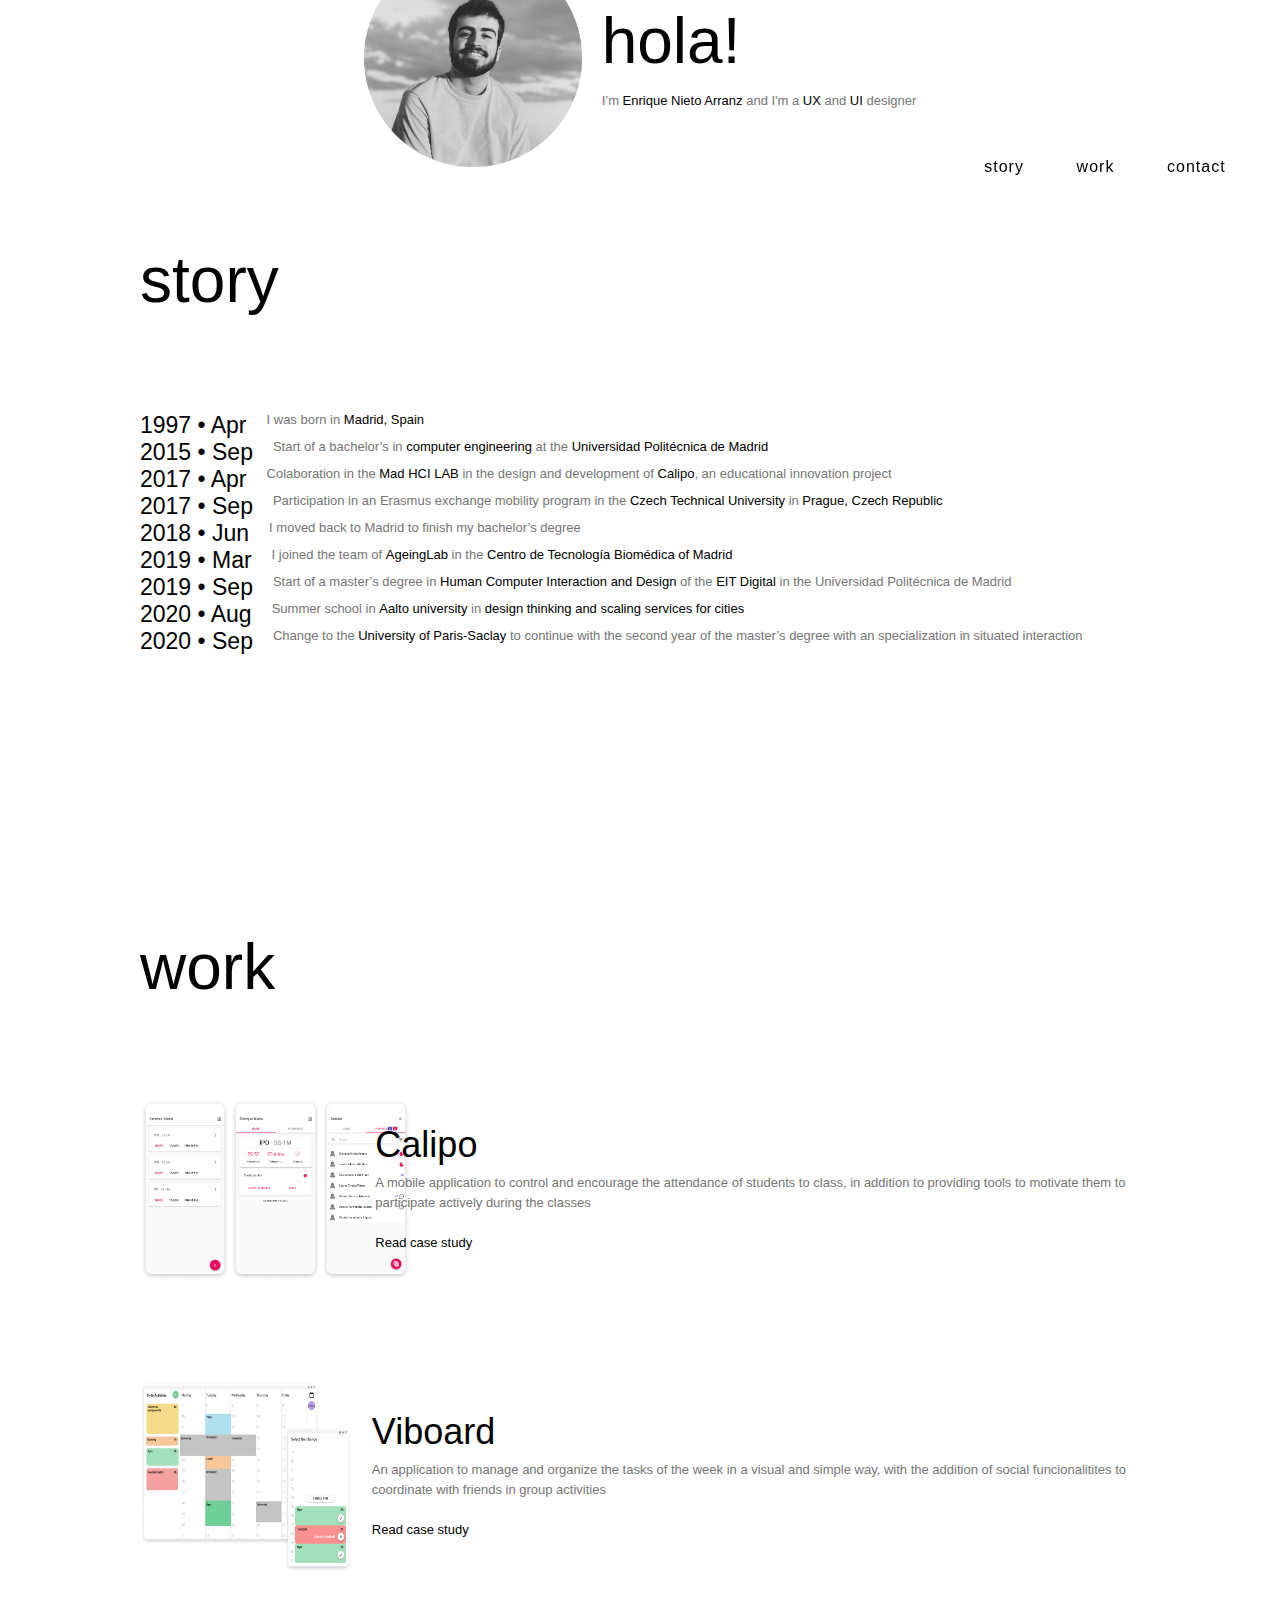
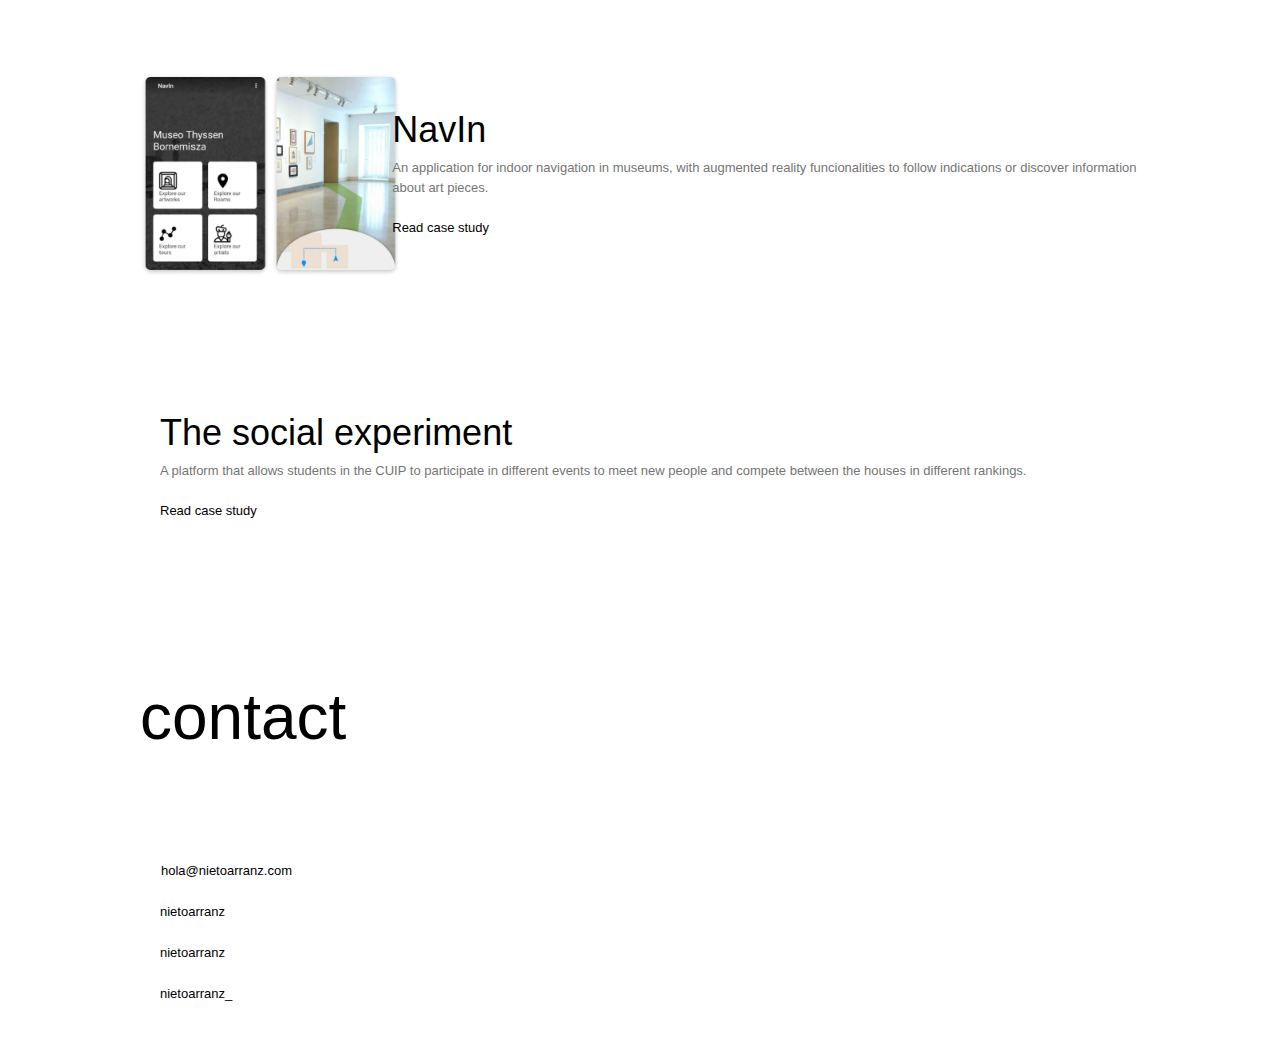
==== index.html @ a5b4d2bf "final version 1" ====
<!DOCTYPE html><!--  This site was created in Webflow. http://www.webflow.com  -->
<!--  Last Published: Thu Nov 26 2020 11:37:29 GMT+0000 (Coordinated Universal Time)  -->
<html data-wf-page="5fb252a5edd5310efe8963c6" data-wf-site="5fb252a5edd531df2e8963c5">
<head>
  <meta charset="utf-8">
  <title>NietoArranz</title>
  <meta content="width=device-width, initial-scale=1" name="viewport">
  <meta content="Webflow" name="generator">
  <link href="css/normalize.css" rel="stylesheet" type="text/css">
  <link href="css/webflow.css" rel="stylesheet" type="text/css">
  <link href="css/nietoarranz.webflow.css" rel="stylesheet" type="text/css">
  <script src="https://ajax.googleapis.com/ajax/libs/webfont/1.6.26/webfont.js" type="text/javascript"></script>
  <script type="text/javascript">WebFont.load({  google: {    families: ["Abel:regular","Roboto Mono:100,200,300,regular,500,600,700"]  }});</script>
  <!-- [if lt IE 9]><script src="https://cdnjs.cloudflare.com/ajax/libs/html5shiv/3.7.3/html5shiv.min.js" type="text/javascript"></script><![endif] -->
  <script type="text/javascript">!function(o,c){var n=c.documentElement,t=" w-mod-";n.className+=t+"js",("ontouchstart"in o||o.DocumentTouch&&c instanceof DocumentTouch)&&(n.className+=t+"touch")}(window,document);</script>
  <link href="images/favicon.png" rel="shortcut icon" type="image/x-icon">
  <link href="images/webclip.png" rel="apple-touch-icon">
</head>
<body class="body">
  <div class="section-2">
    <div class="columns w-row">
      <div class="column-logo w-col w-col-3 w-col-stack">
        <a href="#cover" class="w-inline-block"><img src="images/nietoArranz{}.png" loading="lazy" height="29" alt="" class="image"></a>
      </div>
      <div class="column-center w-col w-col-6 w-col-stack">
        <div class="div-block">
          <div id="cover" class="div-cover"><img src="images/me-round.png" loading="lazy" height="218" sizes="(max-width: 479px) 100vw, 217.98611450195312px" srcset="images/me-round.png 500w, images/me-round.png 800w, images/me-round.png 1080w, images/me-round.png 1457w" alt="" class="img-profile">
            <div class="div-text">
              <div class="txt-hola home">hola!</div>
              <div class="txt-subheading">I’m <a href="documents/CV.pdf" target="_blank"><span class="hover-line">Enrique Nieto Arranz</span></a> and I&#x27;m a <a href="https://www.nngroup.com/articles/definition-user-experience/" target="_blank" class="hover-line"><span class="text-span-2">UX</span></a> and <a href="https://en.wikipedia.org/wiki/User_interface" target="_blank"><span class="hover-line">UI</span></a> designer</div>
            </div>
          </div>
          <div id="story" class="div-section">
            <div class="txt-title-section">story</div>
            <div class="div-timeline">
              <div class="div-row">
                <div class="txt-tm des">1997 • Apr</div><img src="images/timeline1.png" loading="lazy" alt="" class="image-5">
                <div class="div-row-txt">
                  <div class="txt-tm mb">1997 • Apr</div>
                  <div class="txt-tm-right">I was born in <a href="https://www.google.com/maps/place/Madrid,+Espa%C3%B1a/@40.4381311,-3.8196226,11z/data=!3m1!4b1!4m5!3m4!1s0xd422997800a3c81:0xc436dec1618c2269!8m2!3d40.4167754!4d-3.7037902" target="_blank" class="hover-line"><span class="text-span-5">Madrid, Spain</span></a>
                  </div>
                </div>
              </div>
              <div class="div-row">
                <div class="txt-tm des">2015 • Sep</div><img src="images/timeline2.png" loading="lazy" alt="" class="image-5">
                <div class="div-row-txt">
                  <div class="txt-tm mb">2015 • Sep</div>
                  <div class="txt-tm-right">Start of a bachelor’s in <a href="https://www.fi.upm.es/?id=gradoingenieriainformatica&amp;idioma=english" target="_blank" class="hover-line"><span class="text-span-6">computer engineering</span></a> at the <a href="https://www.upm.es/internacional" target="_blank" class="hover-line"><span class="text-span-7">Universidad Politécnica de Madrid</span></a>
                  </div>
                </div>
              </div>
              <div class="div-row">
                <div class="txt-tm des">2017 • Apr</div><img src="images/timeline3.png" loading="lazy" alt="" class="image-5">
                <div class="div-row-txt">
                  <div class="txt-tm mb">2017 • Apr</div>
                  <div class="txt-tm-right">Colaboration in the <a href="http://madhcilab.es/" target="_blank" class="hover-line"><span class="text-span-8">Mad HCI LAB</span></a> in the design and development of <a href="#" target="_blank" class="hover-line"><span class="text-span-9">Calipo</span></a>, an educational innovation project</div>
                </div>
              </div>
              <div class="div-row">
                <div class="txt-tm des">2017 • Sep</div><img src="images/timeline4.png" loading="lazy" alt="" class="image-5">
                <div class="div-row-txt">
                  <div class="txt-tm mb">2017 • Sep</div>
                  <div class="txt-tm-right">Participation in an Erasmus exchange mobility program in the <a href="https://www.cvut.cz/en" target="_blank" class="hover-line"><span class="text-span-10">Czech Technical University</span></a> in <a href="https://www.google.com/maps/place/Praga,+Chequia/@50.0598058,14.3255395,11z/data=!3m1!4b1!4m5!3m4!1s0x470b939c0970798b:0x400af0f66164090!8m2!3d50.0755381!4d14.4378005" target="_blank" class="hover-line"><span class="text-span-11">Prague, Czech Republic</span></a>
                  </div>
                </div>
              </div>
              <div class="div-row">
                <div class="txt-tm des">2018 • Jun</div><img src="images/timeline5.png" loading="lazy" alt="" class="image-5">
                <div class="div-row-txt">
                  <div class="txt-tm mb">2018 • Jun</div>
                  <div class="txt-tm-right">I moved back to Madrid to finish my bachelor’s degree</div>
                </div>
              </div>
              <div class="div-row">
                <div class="txt-tm des">2019 • Mar</div><img src="images/timeline6.png" loading="lazy" height="" alt="" class="image-5">
                <div class="div-row-txt">
                  <div class="txt-tm mb">2019 • Mar</div>
                  <div class="txt-tm-right">I joined the team of <a href="http://ageinglab.ctb.upm.es/" target="_blank" class="hover-line"><span class="text-span-13">AgeingLab</span></a> in the <a href="http://www.ctb.upm.es/" target="_blank" class="hover-line"><span class="text-span-12">Centro de Tecnología Biomédica of Madrid</span></a>
                  </div>
                </div>
              </div>
              <div class="div-row">
                <div class="txt-tm des">2019 • Sep</div><img src="images/timeline7.png" loading="lazy" alt="" class="image-5">
                <div class="div-row-txt">
                  <div class="txt-tm mb">2019 • Sep</div>
                  <div class="txt-tm-right">Start of a master’s degree in <a href="https://masterschool.eitdigital.eu/programmes/hcid/" target="_blank" class="hover-line"><span class="text-span-14">Human Computer Interaction and Design</span></a> of the <a href="https://masterschool.eitdigital.eu/" target="_blank" class="hover-line"><span class="text-span-15">EIT Digital</span></a> in the Universidad Politécnica de Madrid</div>
                </div>
              </div>
              <div class="div-row">
                <div class="txt-tm des">2020 • Aug</div><img src="images/timeline8.png" loading="lazy" alt="" class="image-5">
                <div class="div-row-txt">
                  <div class="txt-tm mb">2020 • Aug</div>
                  <div class="txt-tm-right">Summer school in <a href="https://www.aalto.fi/en" target="_blank" class="hover-line"><span class="text-span-17">Aalto university</span></a> in <a href="https://summerschool.eitdigital.eu/design-thinking-and-scaling-services-for-cities/" target="_blank" class="hover-line"><span class="text-span-16">design thinking and scaling services for cities</span></a>
                  </div>
                </div>
              </div>
              <div class="div-row">
                <div class="txt-tm des">2020 • Sep</div><img src="images/timeline9.png" loading="lazy" alt="" class="image-5">
                <div class="div-row-txt">
                  <div class="txt-tm mb">2020 • Sep</div>
                  <div class="txt-tm-right">Change to the <a href="https://www.universite-paris-saclay.fr/en" target="_blank" class="hover-line"><span class="text-span-18">University of Paris-Saclay</span></a> to continue with the second year of the master’s degree with an specialization in situated interaction</div>
                </div>
              </div>
            </div>
          </div>
          <div id="work" class="div-section">
            <div class="txt-title-section">work</div>
            <div class="div-work">
              <div class="columns-2 w-row">
                <div class="column w-col w-col-6 w-col-stack"><img src="images/Calipo-1_1.png" loading="lazy" height="182" alt=""><img src="images/Calipo-2.png" loading="lazy" height="182" alt=""><img src="images/Calipo-3.png" loading="lazy" height="182" alt=""></div>
                <div class="column-2 w-col w-col-6 w-col-stack">
                  <div class="txt-work-title">Calipo</div>
                  <div class="txt-work-text">A mobile application to control and encourage the attendance of students to class, in addition to providing tools to motivate them to participate actively during the classes</div>
                  <div class="txt-work-text link">
                    <a href="calipo.html" class="hover-line">Read case study</a>
                  </div>
                </div>
              </div>
              <div class="columns-2 w-row">
                <div class="column w-col w-col-6"><img src="images/Viboard_1.png" loading="lazy" sizes="(max-width: 479px) 100vw, (max-width: 767px) 38vw, (max-width: 991px) 35vw, 24vw" height="192" srcset="images/Viboard_1-p-500.png 500w, images/Viboard_1.png 773w" alt=""></div>
                <div class="column-2 w-col w-col-6">
                  <div class="txt-work-title">Viboard</div>
                  <div class="txt-work-text">An application to manage and organize the tasks of the week in a visual and simple way, with the addition of social funcionalitites to coordinate with friends in group activities</div>
                  <div class="txt-work-text link">
                    <a href="viboard.html" class="hover-line">Read case study</a>
                  </div>
                </div>
              </div>
              <div class="columns-2 w-row">
                <div class="column w-col w-col-6"><img src="images/NavIn-1.png" loading="lazy" height="204" alt=""><img src="images/NavIn-2.png" loading="lazy" height="204" alt=""></div>
                <div class="column-2 w-col w-col-6">
                  <div class="txt-work-title">NavIn</div>
                  <div class="txt-work-text">An application for indoor navigation in museums, with augmented reality funcionalities to follow indications or discover information about art pieces.</div>
                  <div class="txt-work-text link">
                    <a href="navin.html" class="hover-line">Read case study</a>
                  </div>
                </div>
              </div>
              <div class="columns-2 w-row">
                <div class="column w-col w-col-6"><img src="images/se1.png" loading="lazy" height="182" alt=""><img src="images/se2.png" loading="lazy" height="182" alt=""><img src="images/se3.png" loading="lazy" height="182" alt=""></div>
                <div class="column-2 w-col w-col-6">
                  <div class="txt-work-title">The social experiment</div>
                  <div class="txt-work-text">A platform that allows students in the CUIP to participate in different events to meet new people and compete between the houses in different rankings.</div>
                  <div class="txt-work-text link">
                    <a href="the-social-experiment.html" class="hover-line">Read case study</a>
                  </div>
                </div>
              </div>
              <div class="columns-2 audet w-row">
                <div class="column w-col w-col-6"><img src="images/audet-1.png" loading="lazy" height="182" alt=""><img src="images/audet-2.png" loading="lazy" height="182" alt=""><img src="images/audet-3.png" loading="lazy" height="182" alt=""></div>
                <div class="column-2 w-col w-col-6">
                  <div class="txt-work-title">Audet</div>
                  <div class="txt-work-text">A redesign of the public transport of Helsinki to adapt it to the new ways of travel in the COVID situation and recover the trust of passengers.</div>
                  <div class="txt-work-text link">Read case Study</div>
                </div>
              </div>
            </div>
          </div>
          <div id="contact" class="div-section div-contact">
            <div class="txt-title-section">contact</div>
            <div class="div-contact">
              <div class="div-account"><img src="images/mail.png" loading="lazy" height="20" alt="" class="image-4">
                <div class="text-block-8">
                  <a href="mailto:hola@nietoarranz.com" class="link-2 hover-line">hola@nietoarranz.com</a>
                </div>
              </div>
              <div class="div-account"><img src="images/linkedin.png" loading="lazy" height="20" alt="">
                <div class="text-block-8">
                  <a href="https://www.linkedin.com/in/nietoarranz/" class="link-3 hover-line">nietoarranz</a>
                </div>
              </div>
              <div class="div-account"><img src="images/github.png" loading="lazy" height="20" alt="">
                <div class="text-block-8">
                  <a href="https://github.com/nietoarranz/" class="link-4 hover-line">nietoarranz</a>
                </div>
              </div>
              <div class="div-account"><img src="images/instagram.png" loading="lazy" height="20" alt="">
                <div class="text-block-8">
                  <a href="https://www.instagram.com/nietoarranz_/" class="link-5 hover-line">nietoarranz_</a>
                </div>
              </div>
            </div>
          </div>
          <div class="hover w-embed">
            <style>
  /* ===== Hover line ===== */
  .hover-line {
    display: inline-block;
    position: relative;
    padding: 0 0 0px 0;
    outline: none;
    cursor: pointer;
  }
  .hover-line:after {
    content: '';
    position: absolute;
    height: 2px;
    width: 100%;
    left: 0;
    bottom: 0;
    visibility: hidden;
    background-color: #000000;
    color: #000000;
    -webkit-transition: all .1s ease;
    transition: all 0.3s ease;  
    -webkit-transform: scaleX(0);
    -ms-transform: scaleX(0);
    transform: scaleX(0);
  }
  .hover-line:hover:after {
    visibility: visible;
    color: #ff000000;
    -webkit-transform: scaleX(1);
    -ms-transform: scaleX(1);
    transform: scaleX(1);
  }
</style>
          </div>
          <div class="hover-brackets w-embed">
            <style>
  /* ===== LLaves menu ===== */
  .brackets:before, .brackets:after {
    position: relative;
    color: transparent;/* It makes the curly brackets invisible at the beginning.*/
  }
  .brackets:hover:before, .brackets:hover:after {
    color: #000000; /* Or whatever colour you want. */
  }
  /* For movement */
  .brackets:before {
    content: "{";
    left: -3px;
    transition: all .3s;
  }
  .brackets:hover:before {
    left: -1px;
  }
  .brackets:after {
    content: "}";
    right: -3px;
    transition: all .3s;
  }
  .brackets:hover:after {
    right: -1px;
  }
  .brackets{
    transition: all .3s;
    display: inline-block;
    position: relative;
  }
</style>
          </div>
        </div>
      </div>
      <div class="column-menu w-col w-col-3 w-col-stack">
        <div class="header-links">
          <div class="text-block">
            <a href="#story" class="brackets">story</a>
          </div>
          <div class="text-block-2">
            <a href="#work" class="brackets">work</a>
          </div>
          <div class="text-block-3">
            <a href="#contact" class="brackets">contact</a>
          </div>
        </div>
      </div>
    </div>
  </div>
  <script src="https://d3e54v103j8qbb.cloudfront.net/js/jquery-3.5.1.min.dc5e7f18c8.js?site=5fb252a5edd531df2e8963c5" type="text/javascript" integrity="sha256-9/aliU8dGd2tb6OSsuzixeV4y/faTqgFtohetphbbj0=" crossorigin="anonymous"></script>
  <script src="js/webflow.js" type="text/javascript"></script>
  <!-- [if lte IE 9]><script src="https://cdnjs.cloudflare.com/ajax/libs/placeholders/3.0.2/placeholders.min.js"></script><![endif] -->
</body>
</html>
---- css/nietoarranz.webflow.css ----
a {
  color: #000;
  font-weight: 500;
  text-decoration: none;
}

img {
  display: inline-block;
  max-width: 100%;
}

.section {
  background-color: transparent;
}

.header {
  display: -webkit-box;
  display: -webkit-flex;
  display: -ms-flexbox;
  display: flex;
  padding: 40px;
}

.header-links {
  position: fixed;
  display: -webkit-box;
  display: -webkit-flex;
  display: -ms-flexbox;
  display: flex;
  padding-top: 50px;
  padding-right: 20px;
  -webkit-box-pack: end;
  -webkit-justify-content: flex-end;
  -ms-flex-pack: end;
  justify-content: flex-end;
  -webkit-box-align: center;
  -webkit-align-items: center;
  -ms-flex-align: center;
  align-items: center;
  -webkit-box-flex: 1;
  -webkit-flex: 1;
  -ms-flex: 1;
  flex: 1;
}

.text-block {
  padding-right: 20px;
  padding-left: 20px;
  font-family: Abel, sans-serif;
  color: #000;
  font-size: 16px;
  letter-spacing: 1px;
}

.text-block-2 {
  padding-right: 20px;
  padding-left: 20px;
  font-family: Abel, sans-serif;
  color: #000;
  font-size: 16px;
  letter-spacing: 1px;
}

.text-block-3 {
  padding-right: 20px;
  padding-left: 20px;
  font-family: Abel, sans-serif;
  color: #000;
  font-size: 16px;
  letter-spacing: 1px;
}

.image {
  position: fixed;
  margin-top: 40px;
  margin-left: 40px;
}

.column-menu {
  display: -webkit-box;
  display: -webkit-flex;
  display: -ms-flexbox;
  display: flex;
  padding-right: 0px;
  padding-left: 0px;
  -webkit-box-pack: end;
  -webkit-justify-content: flex-end;
  -ms-flex-pack: end;
  justify-content: flex-end;
}

.div-cover {
  display: -webkit-box;
  display: -webkit-flex;
  display: -ms-flexbox;
  display: flex;
  height: 100%;
  -webkit-box-orient: horizontal;
  -webkit-box-direction: normal;
  -webkit-flex-direction: row;
  -ms-flex-direction: row;
  flex-direction: row;
  -webkit-box-pack: center;
  -webkit-justify-content: center;
  -ms-flex-pack: center;
  justify-content: center;
  -webkit-flex-wrap: nowrap;
  -ms-flex-wrap: nowrap;
  flex-wrap: nowrap;
  -webkit-box-align: center;
  -webkit-align-items: center;
  -ms-flex-align: center;
  align-items: center;
}

.div-text {
  display: block;
  padding-left: 20px;
  -webkit-box-flex: 0;
  -webkit-flex: 0 auto;
  -ms-flex: 0 auto;
  flex: 0 auto;
}

.text-block-4 {
  display: block;
  overflow: visible;
  margin-right: auto;
  margin-left: auto;
  font-family: Abel, sans-serif;
  font-size: 64px;
  font-weight: 400;
  -o-object-fit: fill;
  object-fit: fill;
}

.txt-hola {
  margin-bottom: 20px;
  font-family: Abel, sans-serif;
  color: #000;
  font-size: 64px;
  line-height: 64px;
}

.txt-subheading {
  display: block;
  -webkit-box-orient: horizontal;
  -webkit-box-direction: normal;
  -webkit-flex-direction: row;
  -ms-flex-direction: row;
  flex-direction: row;
  font-family: 'Roboto Mono', sans-serif;
  color: #757575;
  font-size: 13px;
  -o-object-fit: fill;
  object-fit: fill;
}

.column-center {
  display: -webkit-box;
  display: -webkit-flex;
  display: -ms-flexbox;
  display: flex;
  height: 100%;
  margin-right: auto;
  margin-left: auto;
  -webkit-box-pack: center;
  -webkit-justify-content: center;
  -ms-flex-pack: center;
  justify-content: center;
}

.columns {
  position: relative;
  height: 100%;
}

.container {
  height: 100%;
}

.section-2 {
  height: 100%;
}

.body {
  height: 100px;
}

.div-section {
  display: -webkit-box;
  display: -webkit-flex;
  display: -ms-flexbox;
  display: flex;
  padding-top: 140px;
  padding-bottom: 140px;
  -webkit-box-orient: vertical;
  -webkit-box-direction: normal;
  -webkit-flex-direction: column;
  -ms-flex-direction: column;
  flex-direction: column;
  -webkit-box-pack: center;
  -webkit-justify-content: center;
  -ms-flex-pack: center;
  justify-content: center;
  -webkit-box-align: start;
  -webkit-align-items: flex-start;
  -ms-flex-align: start;
  align-items: flex-start;
}

.div-section.div-contact {
  height: 100%;
  -webkit-box-pack: center;
  -webkit-justify-content: center;
  -ms-flex-pack: center;
  justify-content: center;
}

.image-3 {
  margin-right: 40px;
  margin-left: 40px;
  -webkit-transform-style: preserve-3d;
  transform-style: preserve-3d;
}

.text-span {
  color: #000;
}

.text-span-2 {
  color: #000;
}

.text-span-3 {
  color: #000;
}

.txt-title-section {
  font-family: Abel, sans-serif;
  color: #000;
  font-size: 64px;
  line-height: 64px;
}

.div-timeline {
  display: block;
  margin-top: 100px;
  -webkit-box-orient: vertical;
  -webkit-box-direction: normal;
  -webkit-flex-direction: column;
  -ms-flex-direction: column;
  flex-direction: column;
}

.txt-tm {
  margin-top: 0px;
  font-family: 'Roboto Mono', sans-serif;
  font-size: 23px;
  white-space: nowrap;
}

.txt-tm.tm2 {
  margin-top: 107px;
  white-space: nowrap;
}

.txt-tm.tm2.tmtext {
  white-space: normal;
}

.txt-tm.tm3 {
  margin-top: 107px;
}

.txt-tm.tm4 {
  margin-top: 103px;
}

.txt-tm.tm5 {
  margin-top: 105px;
}

.txt-tm.tm6 {
  margin-top: 107px;
}

.txt-tm.tm7 {
  margin-top: 105px;
}

.txt-tm.tm8 {
  margin-top: 107px;
}

.txt-tm.tm9 {
  margin-top: 105px;
}

.txt-tm.tmtext {
  color: #686868;
  font-size: 14px;
}

.txt-tm.mb {
  display: none;
}

.text-block-7 {
  font-family: 'Roboto Mono', sans-serif;
  color: #686868;
}

.text-span-4 {
  color: #000;
}

.text-span-5 {
  color: #000;
}

.txt-tm-right {
  font-family: 'Roboto Mono', sans-serif;
  color: #757575;
  font-size: 13px;
}

.txt-tm-right.tm2 {
  margin-top: 105px;
}

.txt-tm-right.tm7 {
  margin-top: 82px;
}

.txt-tm-right.tm8 {
  margin-top: 49px;
}

.txt-tm-right.tm9 {
  margin-top: 65px;
}

.txt-tm-right.tm3 {
  margin-top: 65px;
}

.txt-tm-right.tm4 {
  margin-top: 67px;
}

.txt-tm-right.tm5 {
  margin-top: 66px;
}

.txt-tm-right.tm6 {
  margin-top: 86px;
}

.div-work {
  line-height: 100%;
}

.column {
  display: -webkit-box;
  display: -webkit-flex;
  display: -ms-flexbox;
  display: flex;
  -webkit-justify-content: space-around;
  -ms-flex-pack: distribute;
  justify-content: space-around;
  -webkit-flex-wrap: nowrap;
  -ms-flex-wrap: nowrap;
  flex-wrap: nowrap;
  -webkit-align-content: flex-end;
  -ms-flex-line-pack: end;
  align-content: flex-end;
}

.column-2 {
  display: -webkit-box;
  display: -webkit-flex;
  display: -ms-flexbox;
  display: flex;
  padding-top: 0px;
  padding-left: 0px;
  -webkit-box-orient: vertical;
  -webkit-box-direction: normal;
  -webkit-flex-direction: column;
  -ms-flex-direction: column;
  flex-direction: column;
  -webkit-box-pack: start;
  -webkit-justify-content: flex-start;
  -ms-flex-pack: start;
  justify-content: flex-start;
  -webkit-box-align: start;
  -webkit-align-items: flex-start;
  -ms-flex-align: start;
  align-items: flex-start;
}

.txt-work-text {
  margin-left: 20px;
  font-family: 'Roboto Mono', sans-serif;
  color: #757575;
  font-size: 13px;
  line-height: 153%;
  font-weight: 400;
}

.txt-work-text.link {
  margin-top: 20px;
  color: #000;
}

.txt-work-title {
  margin-bottom: 10px;
  margin-left: 20px;
  font-family: Abel, sans-serif;
  color: #000;
  font-size: 36px;
  line-height: 36px;
  font-weight: 400;
}

.columns-2 {
  display: -webkit-box;
  display: -webkit-flex;
  display: -ms-flexbox;
  display: flex;
  margin-top: 100px;
  padding-right: 0px;
  -webkit-box-align: center;
  -webkit-align-items: center;
  -ms-flex-align: center;
  align-items: center;
}

.columns-2.audet {
  display: none;
}

.div-contact {
  padding-top: 100px;
}

.div-account {
  display: -webkit-box;
  display: -webkit-flex;
  display: -ms-flexbox;
  display: flex;
  padding-top: 10px;
  padding-bottom: 10px;
  -webkit-box-align: center;
  -webkit-align-items: center;
  -ms-flex-align: center;
  align-items: center;
}

.text-block-8 {
  margin-top: 0px;
  margin-left: 20px;
  font-family: 'Roboto Mono', sans-serif;
  color: #000;
  font-size: 18px;
}

.image-4 {
  margin-left: 1px;
  padding-left: 0px;
}

.div-block {
  max-width: 1000px;
}

.div-row {
  display: -webkit-box;
  display: -webkit-flex;
  display: -ms-flexbox;
  display: flex;
  -webkit-box-orient: horizontal;
  -webkit-box-direction: normal;
  -webkit-flex-direction: row;
  -ms-flex-direction: row;
  flex-direction: row;
}

.image-5 {
  margin-right: 10px;
  margin-left: 10px;
  -webkit-transform-style: preserve-3d;
  transform-style: preserve-3d;
}

.text-span-6 {
  color: #000;
}

.text-span-7 {
  color: #000;
}

.text-span-8 {
  color: #000;
}

.text-span-9 {
  color: #000;
}

.text-span-10 {
  color: #000;
}

.text-span-11 {
  color: #000;
}

.text-span-12 {
  color: #000;
}

.text-span-13 {
  color: #000;
}

.text-span-14 {
  color: #000;
}

.text-span-15 {
  color: #000;
}

.text-span-16 {
  color: #000;
}

.text-span-17 {
  color: #000;
}

.text-span-18 {
  color: #000;
}

.link-2 {
  font-size: 13px;
}

.link-3 {
  font-size: 13px;
}

.link-4 {
  font-size: 13px;
}

.link-5 {
  font-size: 13px;
}

.image-6 {
  display: none;
}

.utility-page-wrap {
  display: -webkit-box;
  display: -webkit-flex;
  display: -ms-flexbox;
  display: flex;
  width: 100vw;
  height: 100vh;
  max-height: 100%;
  max-width: 100%;
  -webkit-box-pack: center;
  -webkit-justify-content: center;
  -ms-flex-pack: center;
  justify-content: center;
  -webkit-box-align: center;
  -webkit-align-items: center;
  -ms-flex-align: center;
  align-items: center;
}

.utility-page-content {
  display: -webkit-box;
  display: -webkit-flex;
  display: -ms-flexbox;
  display: flex;
  width: 260px;
  -webkit-box-orient: vertical;
  -webkit-box-direction: normal;
  -webkit-flex-direction: column;
  -ms-flex-direction: column;
  flex-direction: column;
  text-align: center;
}

.utility-page-form {
  display: -webkit-box;
  display: -webkit-flex;
  display: -ms-flexbox;
  display: flex;
  -webkit-box-orient: vertical;
  -webkit-box-direction: normal;
  -webkit-flex-direction: column;
  -ms-flex-direction: column;
  flex-direction: column;
  -webkit-box-align: stretch;
  -webkit-align-items: stretch;
  -ms-flex-align: stretch;
  align-items: stretch;
}

.submit-button {
  background-color: #000;
  font-family: 'Roboto Mono', sans-serif;
  letter-spacing: 2px;
}

.heading {
  font-family: Abel, sans-serif;
  color: #000;
  letter-spacing: 0px;
}

.text-field {
  font-family: 'Roboto Mono', sans-serif;
}

.heading-2 {
  font-family: Abel, sans-serif;
  color: #000;
}

.div-block-2 {
  font-family: 'Roboto Mono', sans-serif;
  color: #686868;
  font-size: 13px;
}

.columns-3 {
  display: -webkit-box;
  display: -webkit-flex;
  display: -ms-flexbox;
  display: flex;
  -webkit-box-align: center;
  -webkit-align-items: center;
  -ms-flex-align: center;
  align-items: center;
  -webkit-align-self: stretch;
  -ms-flex-item-align: stretch;
  align-self: stretch;
}

.column-3 {
  display: -webkit-box;
  display: -webkit-flex;
  display: -ms-flexbox;
  display: flex;
  -webkit-box-orient: horizontal;
  -webkit-box-direction: normal;
  -webkit-flex-direction: row;
  -ms-flex-direction: row;
  flex-direction: row;
  -webkit-box-pack: start;
  -webkit-justify-content: flex-start;
  -ms-flex-pack: start;
  justify-content: flex-start;
  -webkit-flex-wrap: nowrap;
  -ms-flex-wrap: nowrap;
  flex-wrap: nowrap;
  -webkit-box-align: start;
  -webkit-align-items: flex-start;
  -ms-flex-align: start;
  align-items: flex-start;
  grid-auto-columns: 1fr;
  -ms-grid-columns: 1fr 1fr;
  grid-template-columns: 1fr 1fr;
  -ms-grid-rows: auto auto;
  grid-template-rows: auto auto;
}

.text-block-9 {
  font-family: Abel, sans-serif;
  color: #000;
  font-size: 32px;
  line-height: 32px;
}

.text-ficha {
  margin-top: 5px;
  margin-bottom: 15px;
  font-family: 'Roboto Mono', sans-serif;
  color: #757575;
  font-size: 11px;
}

.text-ficha.last {
  margin-top: 0px;
  margin-bottom: 0px;
  color: #757575;
}

.title-ficha {
  margin-bottom: 5px;
  font-family: Abel, sans-serif;
  color: #000;
  font-size: 24px;
  line-height: 24px;
}

.text-span-19 {
  color: #000;
}

.text-span-20 {
  color: #000;
}

.text-span-21 {
  color: #000;
}

.div-block-3 {
  display: -webkit-box;
  display: -webkit-flex;
  display: -ms-flexbox;
  display: flex;
  -webkit-justify-content: space-around;
  -ms-flex-pack: distribute;
  justify-content: space-around;
  -webkit-box-align: start;
  -webkit-align-items: flex-start;
  -ms-flex-align: start;
  align-items: flex-start;
}

.div-cover-project {
  display: -webkit-box;
  display: -webkit-flex;
  display: -ms-flexbox;
  display: flex;
  height: 100%;
  -webkit-box-orient: vertical;
  -webkit-box-direction: normal;
  -webkit-flex-direction: column;
  -ms-flex-direction: column;
  flex-direction: column;
  -webkit-box-pack: center;
  -webkit-justify-content: center;
  -ms-flex-pack: center;
  justify-content: center;
  -webkit-box-align: start;
  -webkit-align-items: flex-start;
  -ms-flex-align: start;
  align-items: flex-start;
}

.column-ficha {
  display: -webkit-box;
  display: -webkit-flex;
  display: -ms-flexbox;
  display: flex;
  width: 100%;
  -webkit-box-pack: start;
  -webkit-justify-content: flex-start;
  -ms-flex-pack: start;
  justify-content: flex-start;
  -webkit-box-align: center;
  -webkit-align-items: center;
  -ms-flex-align: center;
  align-items: center;
}

.column-4 {
  display: -webkit-box;
  display: -webkit-flex;
  display: -ms-flexbox;
  display: flex;
  height: 100%;
  -webkit-box-pack: center;
  -webkit-justify-content: center;
  -ms-flex-pack: center;
  justify-content: center;
  -webkit-box-align: center;
  -webkit-align-items: center;
  -ms-flex-align: center;
  align-items: center;
  -webkit-box-flex: 0;
  -webkit-flex: 0 auto;
  -ms-flex: 0 auto;
  flex: 0 auto;
}

.txt-sec-title {
  margin-bottom: 25px;
  font-family: Abel, sans-serif;
  color: #000;
  font-size: 48px;
  line-height: 48px;
}

.txt-sect-subtitle {
  margin-bottom: 4px;
  margin-left: 0px;
  font-family: Abel, sans-serif;
  color: #000;
  font-size: 24px;
  line-height: 24px;
}

.txt-sect-subtitle.righ-column {
  margin-left: 25px;
}

.txt-sect-subtitle.righ-column.icon._2 {
  margin-left: 5px;
}

.txt-sect-subtitle.icon {
  margin-left: 8px;
}

.txt-sect-subtitle.notfirst {
  margin-top: 100px;
  margin-bottom: 8px;
}

.txt-sec-text {
  font-family: 'Roboto Mono', sans-serif;
  color: #757575;
  font-size: 13px;
  line-height: 153%;
}

.txt-sec-text.left-column {
  margin-right: 25px;
}

.txt-sec-text.right-column {
  margin-left: 25px;
}

.txt-sec-text.list {
  margin-top: 20px;
  margin-left: 40px;
}

.txt-sec-text.notfirst {
  margin-top: 100px;
}

.txt-sec-text.notfirst._2 {
  margin-top: 40px;
}

.txt-sec-text.not-first {
  margin-top: 40px;
}

.txt-sec-text.cursiva {
  margin-top: 40px;
  margin-right: 40px;
  margin-left: 40px;
  font-style: italic;
}

.txt-sec-text.linktfg {
  margin-top: 20px;
}

.column-6 {
  display: block;
  -webkit-box-orient: vertical;
  -webkit-box-direction: normal;
  -webkit-flex-direction: column;
  -ms-flex-direction: column;
  flex-direction: column;
}

.div-block-4 {
  display: -webkit-box;
  display: -webkit-flex;
  display: -ms-flexbox;
  display: flex;
  margin-left: -20px;
  -webkit-box-align: center;
  -webkit-align-items: center;
  -ms-flex-align: center;
  align-items: center;
}

.div-block-5 {
  display: -webkit-box;
  display: -webkit-flex;
  display: -ms-flexbox;
  display: flex;
  margin-left: 5px;
  -webkit-box-align: center;
  -webkit-align-items: center;
  -ms-flex-align: center;
  align-items: center;
}

.div-block-6 {
  display: -webkit-box;
  display: -webkit-flex;
  display: -ms-flexbox;
  display: flex;
  margin-top: 100px;
  margin-left: -22px;
  -webkit-box-align: center;
  -webkit-align-items: center;
  -ms-flex-align: center;
  align-items: center;
}

.sec-img {
  width: 100%;
  max-width: 600px;
  margin-top: 40px;
  margin-bottom: 20px;
  margin-left: 0px;
  -webkit-align-self: center;
  -ms-flex-item-align: center;
  -ms-grid-row-align: center;
  align-self: center;
  -o-object-fit: contain;
  object-fit: contain;
}

.sec-img.notpie {
  margin-bottom: 0px;
}

.sec-img.extra {
  width: auto;
  margin-top: 80px;
}

.sec-img.left {
  margin-right: 10px;
  margin-left: 0px;
}

.sec-img.left._2 {
  margin-left: 0px;
}

.image-8 {
  margin-top: 40px;
  margin-bottom: 20px;
}

.txt-sec-pie {
  width: 100%;
  padding-right: 10px;
  padding-left: 10px;
  font-family: 'Roboto Mono', sans-serif;
  color: #686868;
  font-size: 13px;
  text-align: center;
}

.txt-sec-pie.cursiva {
  margin-top: 10px;
}

.txt-sec-pie._1 {
  margin-top: 20px;
}

.div-sec-img {
  display: -webkit-box;
  display: -webkit-flex;
  display: -ms-flexbox;
  display: flex;
  margin-top: 40px;
  margin-bottom: 20px;
  padding-right: 10px;
  padding-bottom: 0px;
  -webkit-justify-content: space-around;
  -ms-flex-pack: distribute;
  justify-content: space-around;
  -webkit-box-align: start;
  -webkit-align-items: flex-start;
  -ms-flex-align: start;
  align-items: flex-start;
  -webkit-align-self: stretch;
  -ms-flex-item-align: stretch;
  align-self: stretch;
  -webkit-box-flex: 1;
  -webkit-flex: 1;
  -ms-flex: 1;
  flex: 1;
}

.div-sec-img.cover {
  height: 100%;
  margin-top: 0px;
  margin-bottom: 0px;
  -webkit-box-align: center;
  -webkit-align-items: center;
  -ms-flex-align: center;
  align-items: center;
}

.div-sec-img.notfirst {
  margin-top: 80px;
}

.div-sec-img-inside {
  display: -webkit-box;
  display: -webkit-flex;
  display: -ms-flexbox;
  display: flex;
  -webkit-box-orient: vertical;
  -webkit-box-direction: normal;
  -webkit-flex-direction: column;
  -ms-flex-direction: column;
  flex-direction: column;
  -webkit-box-pack: start;
  -webkit-justify-content: flex-start;
  -ms-flex-pack: start;
  justify-content: flex-start;
  -webkit-box-align: center;
  -webkit-align-items: center;
  -ms-flex-align: center;
  align-items: center;
  -webkit-align-self: stretch;
  -ms-flex-item-align: stretch;
  align-self: stretch;
  -webkit-box-flex: 1;
  -webkit-flex: 1;
  -ms-flex: 1;
  flex: 1;
  -o-object-fit: fill;
  object-fit: fill;
}

.div-ficha-img {
  -webkit-box-flex: 1;
  -webkit-flex: 1;
  -ms-flex: 1;
  flex: 1;
}

.div-block-7 {
  margin-left: 10px;
}

.columns-5 {
  -webkit-align-self: stretch;
  -ms-flex-item-align: stretch;
  -ms-grid-row-align: stretch;
  align-self: stretch;
}

.text-span-22 {
  color: #000;
}

.text-block-10 {
  font-family: Abel, sans-serif;
  font-size: 40px;
}

.colmns-end-project {
  width: 100%;
}

.link-end {
  font-family: Abel, sans-serif;
  font-size: 20px;
}

.column-7 {
  display: -webkit-box;
  display: -webkit-flex;
  display: -ms-flexbox;
  display: flex;
  -webkit-box-pack: end;
  -webkit-justify-content: flex-end;
  -ms-flex-pack: end;
  justify-content: flex-end;
}

.video {
  margin-top: 20px;
}

.column-right {
  display: -webkit-box;
  display: -webkit-flex;
  display: -ms-flexbox;
  display: flex;
  -webkit-box-pack: end;
  -webkit-justify-content: flex-end;
  -ms-flex-pack: end;
  justify-content: flex-end;
}

.screen-alone {
  width: 100%;
  max-height: 400px;
  margin-top: 20px;
  margin-right: 0px;
  margin-left: 0px;
  padding-right: 60px;
  padding-left: 60px;
  -o-object-fit: contain;
  object-fit: contain;
}

.screen-alone.second {
  margin-top: 60px;
}

.screen-alone._2 {
  padding-right: 20px;
  padding-left: 20px;
  -webkit-box-flex: 1;
  -webkit-flex: 1;
  -ms-flex: 1;
  flex: 1;
  -o-object-fit: contain;
  object-fit: contain;
}

.screen-alone.gif {
  border-radius: 20px;
  box-shadow: 0 5px 10px -3px #9b9b9b;
  -o-object-fit: contain;
  object-fit: contain;
}

.image-9 {
  max-height: 400px;
}

.image-10 {
  max-height: 400px;
  -o-object-fit: fill;
  object-fit: fill;
}

.gif {
  border-radius: 10px;
  box-shadow: 0 5px 10px -5px #afafaf;
}

.div-block-8 {
  margin-top: 20px;
  margin-bottom: 10px;
  padding-right: 60px;
  padding-left: 60px;
}

.div-block-9 {
  display: -webkit-box;
  display: -webkit-flex;
  display: -ms-flexbox;
  display: flex;
  max-height: 200px;
  -webkit-justify-content: space-around;
  -ms-flex-pack: distribute;
  justify-content: space-around;
}

.image-11 {
  -o-object-fit: contain;
  object-fit: contain;
}

.image-12 {
  -o-object-fit: contain;
  object-fit: contain;
}

.image-13 {
  -o-object-fit: contain;
  object-fit: contain;
}

.sus {
  margin-top: 40px;
  -webkit-align-self: center;
  -ms-flex-item-align: center;
  -ms-grid-row-align: center;
  align-self: center;
}

@media screen and (max-width: 991px) {
  .image {
    margin-top: 10px;
    margin-left: 10px;
  }

  .column-center {
    display: block;
    padding-right: 40px;
    padding-left: 40px;
  }

  .column-logo {
    display: block;
    padding-left: 10px;
  }

  .div-block {
    height: 100%;
    padding-right: 40px;
    padding-left: 40px;
  }

  .div-sec-img {
    -webkit-align-self: stretch;
    -ms-flex-item-align: stretch;
    -ms-grid-row-align: stretch;
    align-self: stretch;
  }
}

@media screen and (max-width: 767px) {
  .image {
    position: static;
    margin-top: 60px;
    margin-left: 60px;
  }

  .image.project {
    margin-left: 50px;
  }

  .div-cover {
    -webkit-box-orient: vertical;
    -webkit-box-direction: normal;
    -webkit-flex-direction: column;
    -ms-flex-direction: column;
    flex-direction: column;
    -webkit-box-pack: center;
    -webkit-justify-content: center;
    -ms-flex-pack: center;
    justify-content: center;
    -webkit-box-align: start;
    -webkit-align-items: flex-start;
    -ms-flex-align: start;
    align-items: flex-start;
  }

  .img-profile {
    margin-bottom: 40px;
    -webkit-align-self: center;
    -ms-flex-item-align: center;
    -ms-grid-row-align: center;
    align-self: center;
  }

  .div-text {
    width: 100%;
    padding-left: 0px;
  }

  .txt-hola {
    width: 100%;
    text-align: center;
  }

  .txt-subheading {
    text-align: center;
  }

  .txt-tm {
    padding-bottom: 10px;
    font-size: 20px;
  }

  .txt-tm.mb {
    display: block;
  }

  .txt-tm.des {
    display: none;
  }

  .txt-tm-right {
    font-size: 14px;
  }

  .column {
    padding-bottom: 20px;
  }

  .txt-work-text {
    margin-left: 0px;
  }

  .txt-work-title {
    margin-left: 0px;
  }

  .div-block {
    padding-right: 20px;
    padding-left: 20px;
  }

  .image-5 {
    margin-left: -26px;
    -webkit-transform: rotateX(0deg) rotateY(180deg) rotateZ(0deg);
    transform: rotateX(0deg) rotateY(180deg) rotateZ(0deg);
  }

  .column-ficha {
    -webkit-box-orient: vertical;
    -webkit-box-direction: normal;
    -webkit-flex-direction: column;
    -ms-flex-direction: column;
    flex-direction: column;
  }

  .column-5 {
    margin-top: 20px;
  }

  .txt-sec-text.right-column {
    margin-left: 0px;
  }

  .div-block-5 {
    margin-top: 100px;
    margin-left: -20px;
  }

  .sec-img {
    -o-object-fit: contain;
    object-fit: contain;
  }

  .sec-img.extra {
    max-width: 400px;
  }

  .screen-alone {
    padding-right: 40px;
    padding-left: 40px;
  }
}

@media screen and (max-width: 479px) {
  .image {
    margin-top: 20px;
    margin-left: 20px;
  }

  .image.project {
    margin-top: 20px;
    margin-left: 10px;
  }

  .column-menu {
    display: none;
  }

  .div-cover {
    padding-bottom: 35%;
    -webkit-box-orient: vertical;
    -webkit-box-direction: normal;
    -webkit-flex-direction: column;
    -ms-flex-direction: column;
    flex-direction: column;
    -webkit-box-pack: end;
    -webkit-justify-content: flex-end;
    -ms-flex-pack: end;
    justify-content: flex-end;
  }

  .img-profile {
    position: static;
    display: block;
    margin-bottom: 0px;
    margin-left: 0px;
    padding-right: 20px;
    padding-left: 20px;
    -webkit-align-self: stretch;
    -ms-flex-item-align: stretch;
    -ms-grid-row-align: stretch;
    align-self: stretch;
    -webkit-box-flex: 1;
    -webkit-flex: 1;
    -ms-flex: 1;
    flex: 1;
    text-align: left;
    -o-object-fit: contain;
    object-fit: contain;
    -o-object-position: 50% 100%;
    object-position: 50% 100%;
  }

  .div-text {
    padding-top: 10px;
    padding-right: 20px;
    padding-left: 20px;
    -webkit-box-flex: 0;
    -webkit-flex: 0 auto;
    -ms-flex: 0 auto;
    flex: 0 auto;
  }

  .txt-hola {
    margin-top: 20px;
    padding-bottom: 20px;
    font-size: 42px;
    line-height: 42px;
    text-align: left;
  }

  .txt-hola.home {
    text-align: center;
  }

  .txt-subheading {
    font-size: 12px;
    text-align: center;
  }

  .column-center {
    display: block;
    padding-right: 20px;
    padding-left: 20px;
    -webkit-box-align: start;
    -webkit-align-items: flex-start;
    -ms-flex-align: start;
    align-items: flex-start;
  }

  .div-section {
    padding-top: 40px;
    padding-bottom: 60px;
  }

  .image-3 {
    -webkit-transform: rotateX(0deg) rotateY(180deg) rotateZ(0deg);
    transform: rotateX(0deg) rotateY(180deg) rotateZ(0deg);
  }

  .txt-title-section {
    margin-left: 40px;
    font-size: 42px;
  }

  .txt-tm-right {
    font-size: 12px;
  }

  .column {
    -webkit-box-orient: horizontal;
    -webkit-box-direction: normal;
    -webkit-flex-direction: row;
    -ms-flex-direction: row;
    flex-direction: row;
  }

  .txt-work-text {
    font-size: 12px;
  }

  .txt-work-text.link {
    margin-top: 30px;
  }

  .txt-work-title {
    font-size: 24px;
  }

  .columns-2 {
    -webkit-box-orient: vertical;
    -webkit-box-direction: normal;
    -webkit-flex-direction: column;
    -ms-flex-direction: column;
    flex-direction: column;
  }

  .text-block-8 {
    font-size: 14px;
  }

  .div-block {
    padding-right: 0px;
    padding-left: 0px;
  }

  .image-5 {
    width: 75px;
    height: 175px;
  }

  .link-2 {
    font-size: 14px;
  }

  .image-6 {
    position: relative;
    left: auto;
    top: auto;
    right: 0%;
    bottom: 0%;
    display: block;
    overflow: visible;
    max-width: 100%;
    -webkit-align-self: center;
    -ms-flex-item-align: center;
    -ms-grid-row-align: center;
    align-self: center;
    -webkit-box-flex: 1;
    -webkit-flex: 1;
    -ms-flex: 1;
    flex: 1;
    -o-object-fit: contain;
    object-fit: contain;
    -o-object-position: 50% 100%;
    object-position: 50% 100%;
  }

  .div-cover-project.problem {
    height: auto;
    padding-top: 140px;
    padding-bottom: 140px;
  }

  .column-ficha {
    -webkit-box-orient: vertical;
    -webkit-box-direction: normal;
    -webkit-flex-direction: column;
    -ms-flex-direction: column;
    flex-direction: column;
  }

  .column-5 {
    margin-top: 20px;
  }

  .txt-sec-title {
    margin-bottom: 25px;
  }

  .txt-sect-subtitle.righ-column {
    margin-top: 100px;
    margin-left: 0px;
  }

  .txt-sect-subtitle.righ-column.icon._2 {
    margin-top: 0px;
  }

  .txt-sec-text.right-column {
    margin-left: 0px;
  }

  .txt-sec-text.cursiva {
    margin-right: 20px;
    margin-left: 20px;
  }

  .div-block-4 {
    margin-left: 0px;
  }

  .div-block-5 {
    margin-top: 100px;
    margin-left: 0px;
  }

  .div-block-6 {
    margin-left: 0px;
  }

  .sec-img {
    margin-left: 0px;
    -o-object-fit: contain;
    object-fit: contain;
  }

  .sec-img.extra {
    max-width: 300px;
  }

  .txt-sec-pie.trio {
    margin-bottom: 40px;
  }

  .div-sec-img {
    -webkit-box-orient: vertical;
    -webkit-box-direction: normal;
    -webkit-flex-direction: column;
    -ms-flex-direction: column;
    flex-direction: column;
    -webkit-box-align: center;
    -webkit-align-items: center;
    -ms-flex-align: center;
    align-items: center;
    -webkit-align-self: stretch;
    -ms-flex-item-align: stretch;
    -ms-grid-row-align: stretch;
    align-self: stretch;
  }

  .img-trio {
    margin-bottom: 20px;
  }

  .screen-alone {
    padding-right: 0px;
    padding-left: 0px;
  }

  .gif {
    border-radius: 5px;
  }

  .div-block-8 {
    padding-right: 5px;
    padding-left: 5px;
  }
}
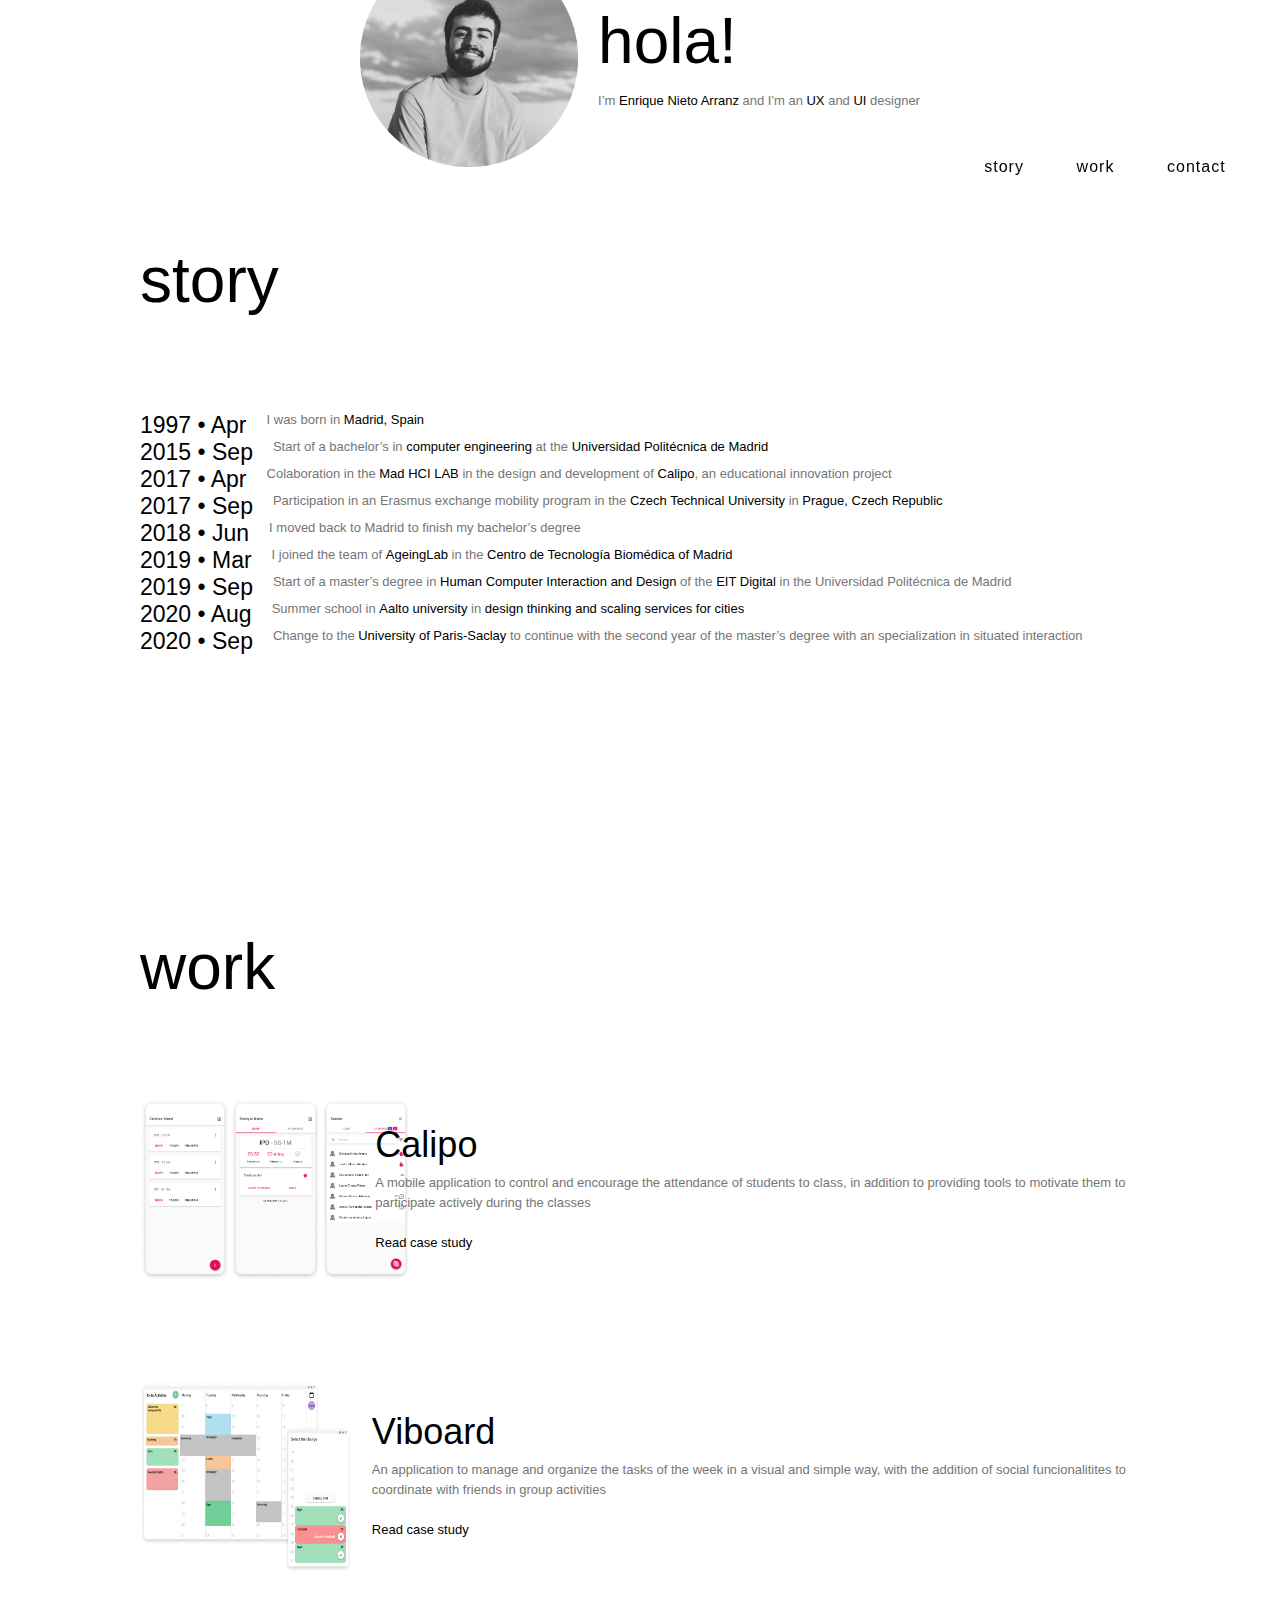
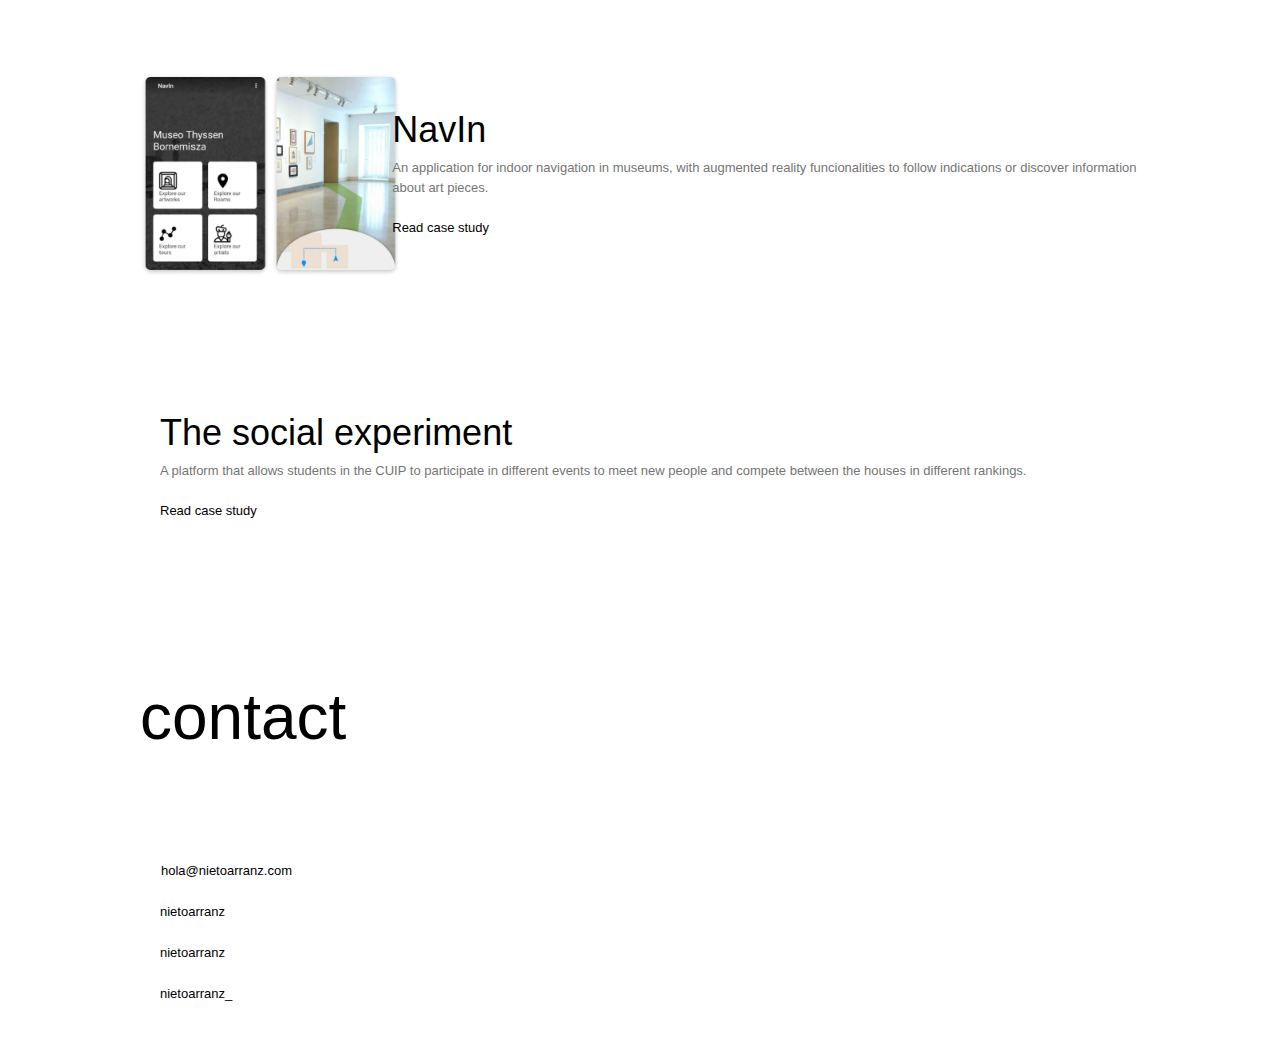
==== commit 9a27ef64: "an ux" ====
--- a/index.html
+++ b/index.html
@@ -27,7 +27,7 @@
           <div id="cover" class="div-cover"><img src="images/me-round.png" loading="lazy" height="218" sizes="(max-width: 479px) 100vw, 217.98611450195312px" srcset="images/me-round.png 500w, images/me-round.png 800w, images/me-round.png 1080w, images/me-round.png 1457w" alt="" class="img-profile">
             <div class="div-text">
               <div class="txt-hola home">hola!</div>
-              <div class="txt-subheading">I’m <a href="documents/CV.pdf" target="_blank"><span class="hover-line">Enrique Nieto Arranz</span></a> and I&#x27;m a <a href="https://www.nngroup.com/articles/definition-user-experience/" target="_blank" class="hover-line"><span class="text-span-2">UX</span></a> and <a href="https://en.wikipedia.org/wiki/User_interface" target="_blank"><span class="hover-line">UI</span></a> designer</div>
+              <div class="txt-subheading">I’m <a href="documents/CV.pdf" target="_blank"><span class="hover-line">Enrique Nieto Arranz</span></a> and I&#x27;m an <a href="https://www.nngroup.com/articles/definition-user-experience/" target="_blank" class="hover-line"><span class="text-span-2">UX</span></a> and <a href="https://en.wikipedia.org/wiki/User_interface" target="_blank"><span class="hover-line">UI</span></a> designer</div>
             </div>
           </div>
           <div id="story" class="div-section">
@@ -271,4 +271,4 @@
   <script src="js/webflow.js" type="text/javascript"></script>
   <!-- [if lte IE 9]><script src="https://cdnjs.cloudflare.com/ajax/libs/placeholders/3.0.2/placeholders.min.js"></script><![endif] -->
 </body>
-</html>+</html>
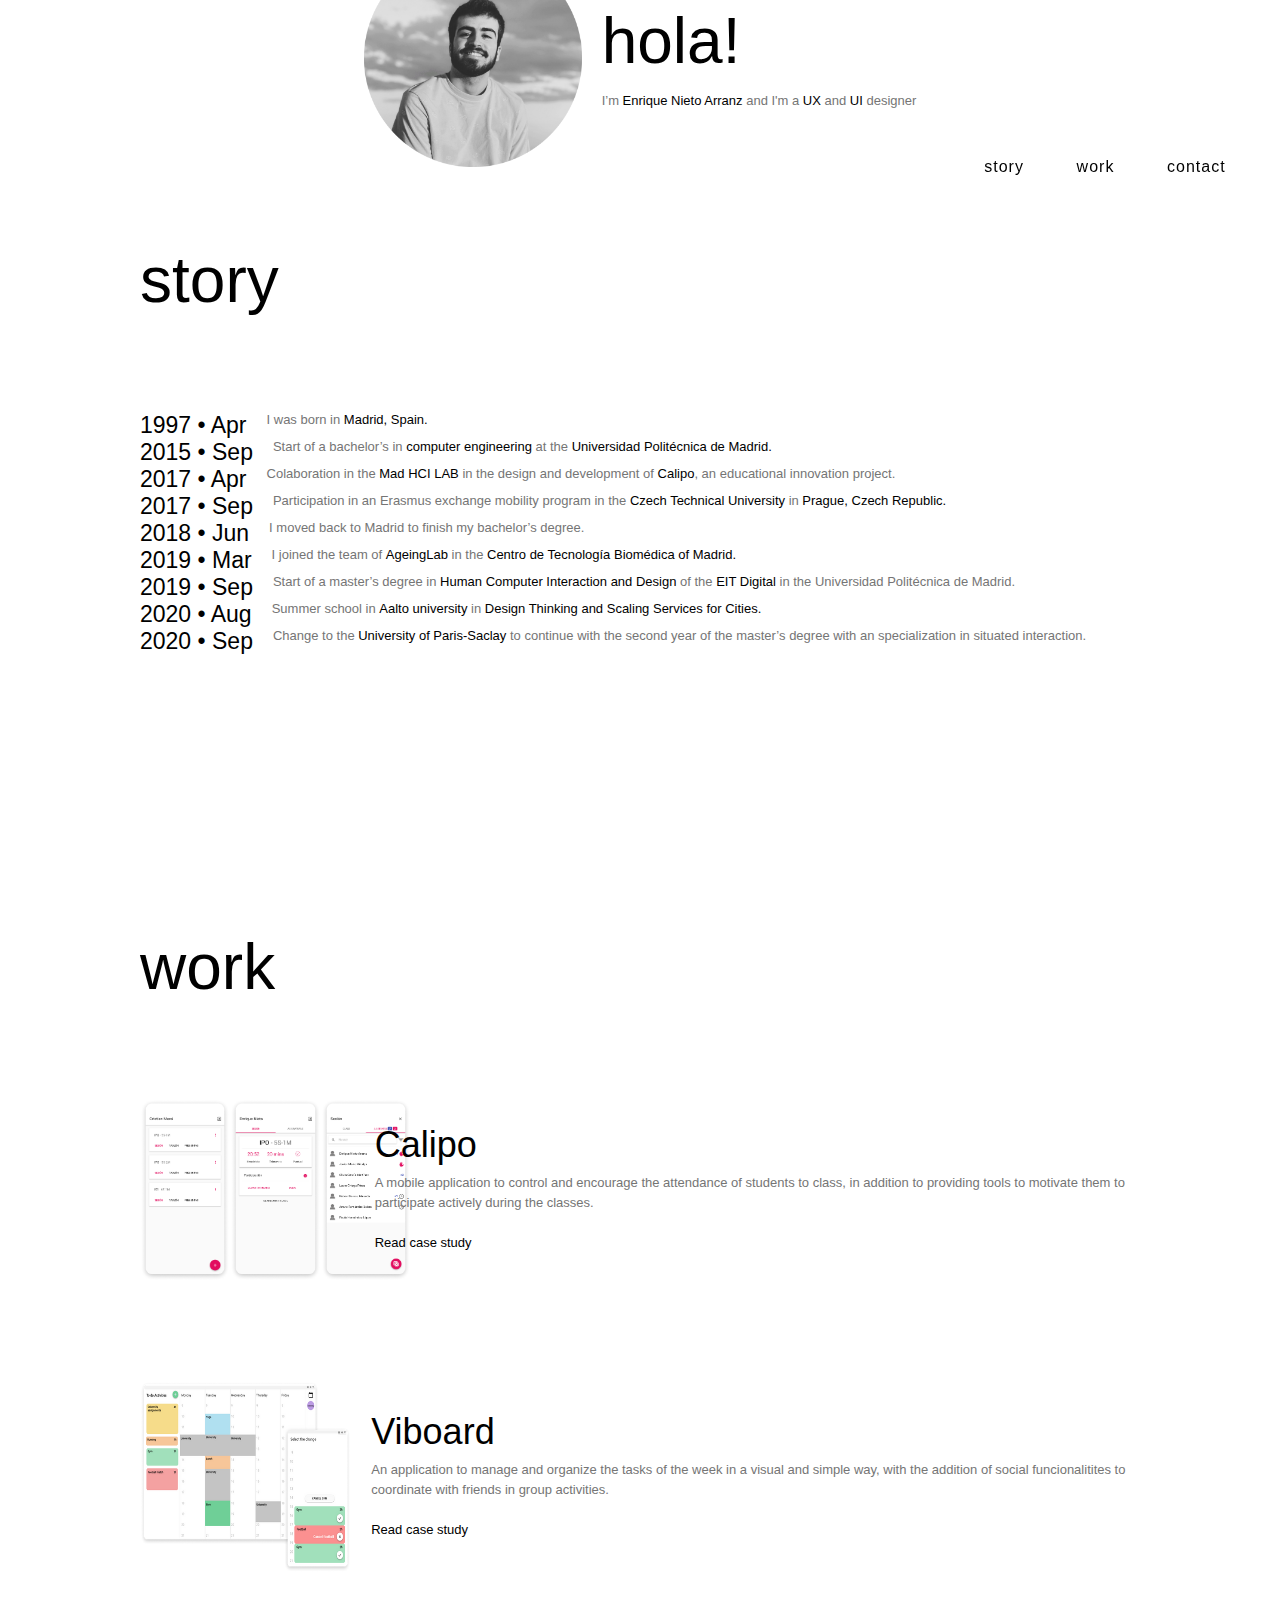
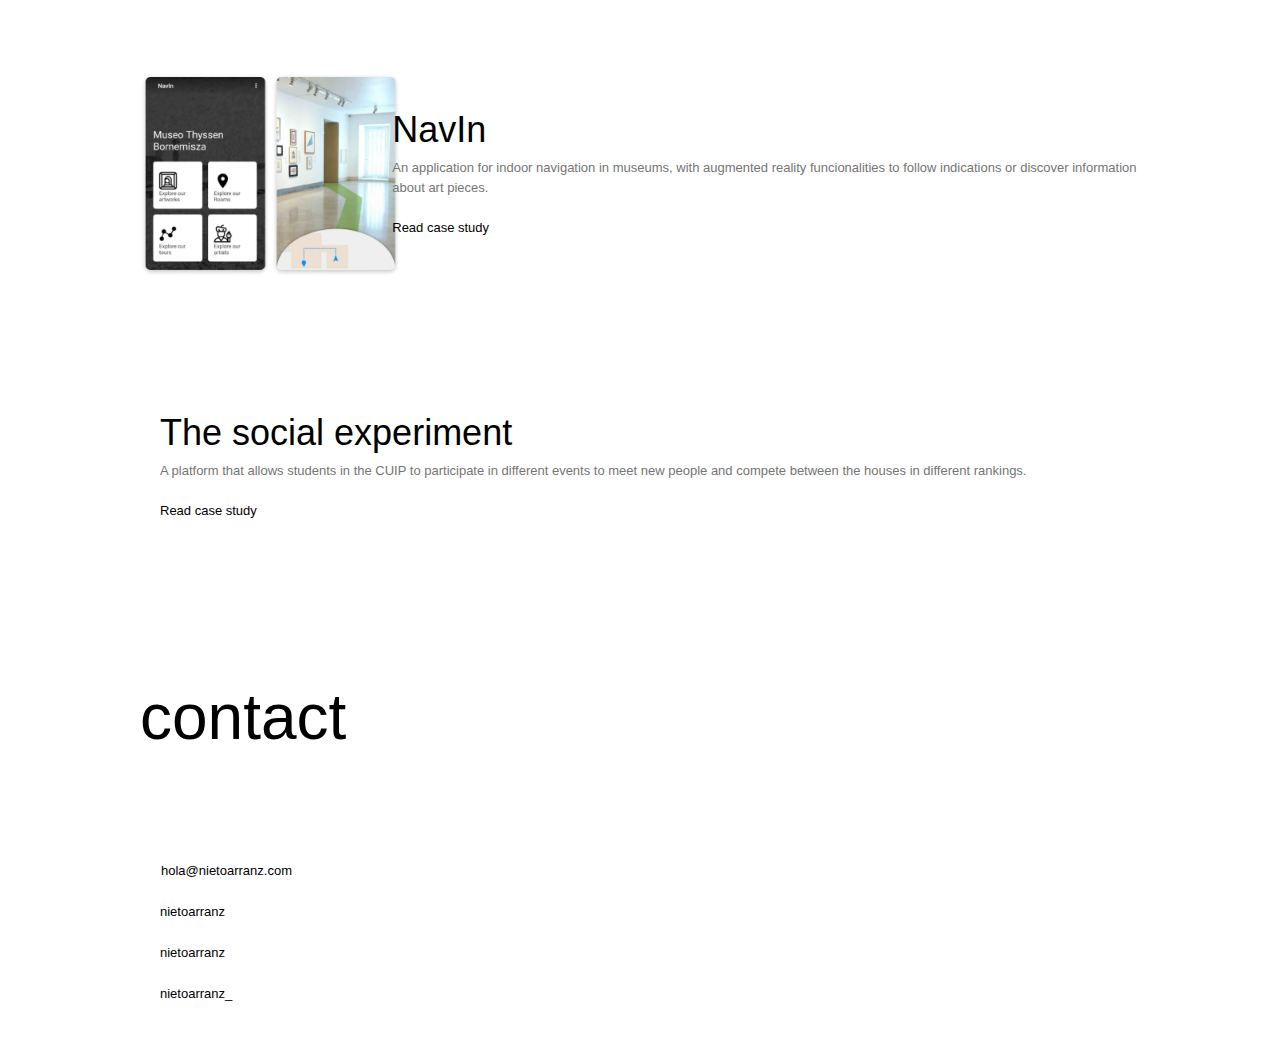
==== commit 599ebb3d: "small fixes" ====
--- a/index.html
+++ b/index.html
@@ -1,5 +1,5 @@
 <!DOCTYPE html><!--  This site was created in Webflow. http://www.webflow.com  -->
-<!--  Last Published: Thu Nov 26 2020 11:37:29 GMT+0000 (Coordinated Universal Time)  -->
+<!--  Last Published: Thu Nov 26 2020 16:45:51 GMT+0000 (Coordinated Universal Time)  -->
 <html data-wf-page="5fb252a5edd5310efe8963c6" data-wf-site="5fb252a5edd531df2e8963c5">
 <head>
   <meta charset="utf-8">
@@ -24,10 +24,10 @@
       </div>
       <div class="column-center w-col w-col-6 w-col-stack">
         <div class="div-block">
-          <div id="cover" class="div-cover"><img src="images/me-round.png" loading="lazy" height="218" sizes="(max-width: 479px) 100vw, 217.98611450195312px" srcset="images/me-round.png 500w, images/me-round.png 800w, images/me-round.png 1080w, images/me-round.png 1457w" alt="" class="img-profile">
+          <div id="cover" class="div-cover"><img src="images/me-round.png" loading="lazy" height="218" sizes="(max-width: 479px) 100vw, 218px" srcset="images/me-round.png 500w, images/me-round.png 800w, images/me-round.png 1080w, images/me-round.png 1457w" alt="" class="img-profile">
             <div class="div-text">
               <div class="txt-hola home">hola!</div>
-              <div class="txt-subheading">I’m <a href="documents/CV.pdf" target="_blank"><span class="hover-line">Enrique Nieto Arranz</span></a> and I&#x27;m an <a href="https://www.nngroup.com/articles/definition-user-experience/" target="_blank" class="hover-line"><span class="text-span-2">UX</span></a> and <a href="https://en.wikipedia.org/wiki/User_interface" target="_blank"><span class="hover-line">UI</span></a> designer</div>
+              <div class="txt-subheading">I’m <a href="documents/Enrique-Nieto-Arranz---Curriculum-Vitae.pdf" target="_blank"><span class="hover-line">Enrique Nieto Arranz</span></a> and I&#x27;m a <a href="https://www.nngroup.com/articles/definition-user-experience/" target="_blank" class="hover-line"><span class="text-span-2">UX</span></a> and <a href="https://en.wikipedia.org/wiki/User_interface" target="_blank"><span class="hover-line">UI</span></a> designer</div>
             </div>
           </div>
           <div id="story" class="div-section">
@@ -37,7 +37,7 @@
                 <div class="txt-tm des">1997 • Apr</div><img src="images/timeline1.png" loading="lazy" alt="" class="image-5">
                 <div class="div-row-txt">
                   <div class="txt-tm mb">1997 • Apr</div>
-                  <div class="txt-tm-right">I was born in <a href="https://www.google.com/maps/place/Madrid,+Espa%C3%B1a/@40.4381311,-3.8196226,11z/data=!3m1!4b1!4m5!3m4!1s0xd422997800a3c81:0xc436dec1618c2269!8m2!3d40.4167754!4d-3.7037902" target="_blank" class="hover-line"><span class="text-span-5">Madrid, Spain</span></a>
+                  <div class="txt-tm-right">I was born in <a href="https://www.google.com/maps/place/Madrid,+Espa%C3%B1a/@40.4381311,-3.8196226,11z/data=!3m1!4b1!4m5!3m4!1s0xd422997800a3c81:0xc436dec1618c2269!8m2!3d40.4167754!4d-3.7037902" target="_blank" class="hover-line"><span class="text-span-5">Madrid, Spain.</span></a>
                   </div>
                 </div>
               </div>
@@ -45,7 +45,7 @@
                 <div class="txt-tm des">2015 • Sep</div><img src="images/timeline2.png" loading="lazy" alt="" class="image-5">
                 <div class="div-row-txt">
                   <div class="txt-tm mb">2015 • Sep</div>
-                  <div class="txt-tm-right">Start of a bachelor’s in <a href="https://www.fi.upm.es/?id=gradoingenieriainformatica&amp;idioma=english" target="_blank" class="hover-line"><span class="text-span-6">computer engineering</span></a> at the <a href="https://www.upm.es/internacional" target="_blank" class="hover-line"><span class="text-span-7">Universidad Politécnica de Madrid</span></a>
+                  <div class="txt-tm-right">Start of a bachelor’s in <a href="https://www.fi.upm.es/?id=gradoingenieriainformatica&amp;idioma=english" target="_blank" class="hover-line"><span class="text-span-6">computer engineering</span></a> at the <a href="https://www.upm.es/internacional" target="_blank" class="hover-line"><span class="text-span-7">Universidad Politécnica de Madrid.</span></a>
                   </div>
                 </div>
               </div>
@@ -53,14 +53,14 @@
                 <div class="txt-tm des">2017 • Apr</div><img src="images/timeline3.png" loading="lazy" alt="" class="image-5">
                 <div class="div-row-txt">
                   <div class="txt-tm mb">2017 • Apr</div>
-                  <div class="txt-tm-right">Colaboration in the <a href="http://madhcilab.es/" target="_blank" class="hover-line"><span class="text-span-8">Mad HCI LAB</span></a> in the design and development of <a href="#" target="_blank" class="hover-line"><span class="text-span-9">Calipo</span></a>, an educational innovation project</div>
+                  <div class="txt-tm-right">Colaboration in the <a href="http://madhcilab.es/" target="_blank" class="hover-line"><span class="text-span-8">Mad HCI LAB</span></a> in the design and development of <a href="#" target="_blank" class="hover-line"><span class="text-span-9">Calipo</span></a>, an educational innovation project.</div>
                 </div>
               </div>
               <div class="div-row">
                 <div class="txt-tm des">2017 • Sep</div><img src="images/timeline4.png" loading="lazy" alt="" class="image-5">
                 <div class="div-row-txt">
                   <div class="txt-tm mb">2017 • Sep</div>
-                  <div class="txt-tm-right">Participation in an Erasmus exchange mobility program in the <a href="https://www.cvut.cz/en" target="_blank" class="hover-line"><span class="text-span-10">Czech Technical University</span></a> in <a href="https://www.google.com/maps/place/Praga,+Chequia/@50.0598058,14.3255395,11z/data=!3m1!4b1!4m5!3m4!1s0x470b939c0970798b:0x400af0f66164090!8m2!3d50.0755381!4d14.4378005" target="_blank" class="hover-line"><span class="text-span-11">Prague, Czech Republic</span></a>
+                  <div class="txt-tm-right">Participation in an Erasmus exchange mobility program in the <a href="https://www.cvut.cz/en" target="_blank" class="hover-line"><span class="text-span-10">Czech Technical University</span></a> in <a href="https://www.google.com/maps/place/Praga,+Chequia/@50.0598058,14.3255395,11z/data=!3m1!4b1!4m5!3m4!1s0x470b939c0970798b:0x400af0f66164090!8m2!3d50.0755381!4d14.4378005" target="_blank" class="hover-line"><span class="text-span-11">Prague, Czech Republic.</span></a>
                   </div>
                 </div>
               </div>
@@ -68,14 +68,14 @@
                 <div class="txt-tm des">2018 • Jun</div><img src="images/timeline5.png" loading="lazy" alt="" class="image-5">
                 <div class="div-row-txt">
                   <div class="txt-tm mb">2018 • Jun</div>
-                  <div class="txt-tm-right">I moved back to Madrid to finish my bachelor’s degree</div>
+                  <div class="txt-tm-right">I moved back to Madrid to finish my bachelor’s degree.</div>
                 </div>
               </div>
               <div class="div-row">
                 <div class="txt-tm des">2019 • Mar</div><img src="images/timeline6.png" loading="lazy" height="" alt="" class="image-5">
                 <div class="div-row-txt">
                   <div class="txt-tm mb">2019 • Mar</div>
-                  <div class="txt-tm-right">I joined the team of <a href="http://ageinglab.ctb.upm.es/" target="_blank" class="hover-line"><span class="text-span-13">AgeingLab</span></a> in the <a href="http://www.ctb.upm.es/" target="_blank" class="hover-line"><span class="text-span-12">Centro de Tecnología Biomédica of Madrid</span></a>
+                  <div class="txt-tm-right">I joined the team of <a href="http://ageinglab.ctb.upm.es/" target="_blank" class="hover-line"><span class="text-span-13">AgeingLab</span></a> in the <a href="http://www.ctb.upm.es/" target="_blank" class="hover-line"><span class="text-span-12">Centro de Tecnología Biomédica of Madrid.</span></a>
                   </div>
                 </div>
               </div>
@@ -83,14 +83,14 @@
                 <div class="txt-tm des">2019 • Sep</div><img src="images/timeline7.png" loading="lazy" alt="" class="image-5">
                 <div class="div-row-txt">
                   <div class="txt-tm mb">2019 • Sep</div>
-                  <div class="txt-tm-right">Start of a master’s degree in <a href="https://masterschool.eitdigital.eu/programmes/hcid/" target="_blank" class="hover-line"><span class="text-span-14">Human Computer Interaction and Design</span></a> of the <a href="https://masterschool.eitdigital.eu/" target="_blank" class="hover-line"><span class="text-span-15">EIT Digital</span></a> in the Universidad Politécnica de Madrid</div>
+                  <div class="txt-tm-right">Start of a master’s degree in <a href="https://masterschool.eitdigital.eu/programmes/hcid/" target="_blank" class="hover-line"><span class="text-span-14">Human Computer Interaction and Design</span></a> of the <a href="https://masterschool.eitdigital.eu/" target="_blank" class="hover-line"><span class="text-span-15">EIT Digital</span></a> in the Universidad Politécnica de Madrid.</div>
                 </div>
               </div>
               <div class="div-row">
                 <div class="txt-tm des">2020 • Aug</div><img src="images/timeline8.png" loading="lazy" alt="" class="image-5">
                 <div class="div-row-txt">
                   <div class="txt-tm mb">2020 • Aug</div>
-                  <div class="txt-tm-right">Summer school in <a href="https://www.aalto.fi/en" target="_blank" class="hover-line"><span class="text-span-17">Aalto university</span></a> in <a href="https://summerschool.eitdigital.eu/design-thinking-and-scaling-services-for-cities/" target="_blank" class="hover-line"><span class="text-span-16">design thinking and scaling services for cities</span></a>
+                  <div class="txt-tm-right">Summer school in <a href="https://www.aalto.fi/en" target="_blank" class="hover-line"><span class="text-span-17">Aalto university</span></a> in <a href="https://summerschool.eitdigital.eu/design-thinking-and-scaling-services-for-cities/" target="_blank" class="hover-line"><span class="text-span-16">Design Thinking and Scaling Services for Cities.</span></a>
                   </div>
                 </div>
               </div>
@@ -98,29 +98,29 @@
                 <div class="txt-tm des">2020 • Sep</div><img src="images/timeline9.png" loading="lazy" alt="" class="image-5">
                 <div class="div-row-txt">
                   <div class="txt-tm mb">2020 • Sep</div>
-                  <div class="txt-tm-right">Change to the <a href="https://www.universite-paris-saclay.fr/en" target="_blank" class="hover-line"><span class="text-span-18">University of Paris-Saclay</span></a> to continue with the second year of the master’s degree with an specialization in situated interaction</div>
+                  <div class="txt-tm-right">Change to the <a href="https://www.universite-paris-saclay.fr/en" target="_blank" class="hover-line"><span class="text-span-18">University of Paris-Saclay</span></a> to continue with the second year of the master’s degree with an specialization in situated interaction.</div>
                 </div>
               </div>
             </div>
           </div>
           <div id="work" class="div-section">
-            <div class="txt-title-section">work</div>
+            <div class="txt-title-section work">work</div>
             <div class="div-work">
               <div class="columns-2 w-row">
                 <div class="column w-col w-col-6 w-col-stack"><img src="images/Calipo-1_1.png" loading="lazy" height="182" alt=""><img src="images/Calipo-2.png" loading="lazy" height="182" alt=""><img src="images/Calipo-3.png" loading="lazy" height="182" alt=""></div>
                 <div class="column-2 w-col w-col-6 w-col-stack">
                   <div class="txt-work-title">Calipo</div>
-                  <div class="txt-work-text">A mobile application to control and encourage the attendance of students to class, in addition to providing tools to motivate them to participate actively during the classes</div>
+                  <div class="txt-work-text">A mobile application to control and encourage the attendance of students to class, in addition to providing tools to motivate them to participate actively during the classes.</div>
                   <div class="txt-work-text link">
                     <a href="calipo.html" class="hover-line">Read case study</a>
                   </div>
                 </div>
               </div>
               <div class="columns-2 w-row">
-                <div class="column w-col w-col-6"><img src="images/Viboard_1.png" loading="lazy" sizes="(max-width: 479px) 100vw, (max-width: 767px) 38vw, (max-width: 991px) 35vw, 24vw" height="192" srcset="images/Viboard_1-p-500.png 500w, images/Viboard_1.png 773w" alt=""></div>
+                <div class="column w-col w-col-6"><img src="images/Viboard_1.png" loading="lazy" sizes="(max-width: 479px) 100vw, (max-width: 767px) 38vw, (max-width: 991px) 272.3125px, 24vw" height="192" srcset="images/Viboard_1-p-500.png 500w, images/Viboard_1.png 773w" alt=""></div>
                 <div class="column-2 w-col w-col-6">
                   <div class="txt-work-title">Viboard</div>
-                  <div class="txt-work-text">An application to manage and organize the tasks of the week in a visual and simple way, with the addition of social funcionalitites to coordinate with friends in group activities</div>
+                  <div class="txt-work-text">An application to manage and organize the tasks of the week in a visual and simple way, with the addition of social funcionalitites to coordinate with friends in group activities.</div>
                   <div class="txt-work-text link">
                     <a href="viboard.html" class="hover-line">Read case study</a>
                   </div>
@@ -271,4 +271,4 @@
   <script src="js/webflow.js" type="text/javascript"></script>
   <!-- [if lte IE 9]><script src="https://cdnjs.cloudflare.com/ajax/libs/placeholders/3.0.2/placeholders.min.js"></script><![endif] -->
 </body>
-</html>
+</html>--- a/css/nietoarranz.webflow.css
+++ b/css/nietoarranz.webflow.css
@@ -1428,6 +1428,7 @@
 
   .column-center {
     display: block;
+    height: 100%;
     padding-right: 20px;
     padding-left: 20px;
     -webkit-box-align: start;
@@ -1437,8 +1438,13 @@
   }
 
   .div-section {
-    padding-top: 40px;
-    padding-bottom: 60px;
+    padding-top: 250px;
+    padding-bottom: 140px;
+  }
+
+  .div-section.div-contact {
+    padding-top: 250px;
+    padding-bottom: 220px;
   }
 
   .image-3 {
@@ -1448,7 +1454,19 @@
 
   .txt-title-section {
     margin-left: 40px;
+    -webkit-align-self: flex-start;
+    -ms-flex-item-align: start;
+    align-self: flex-start;
     font-size: 42px;
+    text-align: left;
+  }
+
+  .txt-title-section.work {
+    padding-bottom: 20px;
+  }
+
+  .div-timeline {
+    margin-top: 140px;
   }
 
   .txt-tm-right {
@@ -1476,6 +1494,7 @@
   }
 
   .columns-2 {
+    margin-top: 40px;
     -webkit-box-orient: vertical;
     -webkit-box-direction: normal;
     -webkit-flex-direction: column;
@@ -1483,6 +1502,10 @@
     flex-direction: column;
   }
 
+  .div-contact {
+    padding-top: 40px;
+  }
+
   .text-block-8 {
     font-size: 14px;
   }
@@ -1494,7 +1517,7 @@
 
   .image-5 {
     width: 75px;
-    height: 175px;
+    height: 225px;
   }
 
   .link-2 {
@@ -1524,10 +1547,29 @@
     object-position: 50% 100%;
   }
 
+  .div-cover-project {
+    height: auto;
+    margin-top: 140px;
+    margin-bottom: 140px;
+    -webkit-box-orient: vertical;
+    -webkit-box-direction: normal;
+    -webkit-flex-direction: column;
+    -ms-flex-direction: column;
+    flex-direction: column;
+    -webkit-box-pack: center;
+    -webkit-justify-content: center;
+    -ms-flex-pack: center;
+    justify-content: center;
+  }
+
   .div-cover-project.problem {
-    height: auto;
-    padding-top: 140px;
+    margin-top: 0px;
+    padding-top: 250px;
     padding-bottom: 140px;
+    -webkit-box-pack: start;
+    -webkit-justify-content: flex-start;
+    -ms-flex-pack: start;
+    justify-content: flex-start;
   }
 
   .column-ficha {
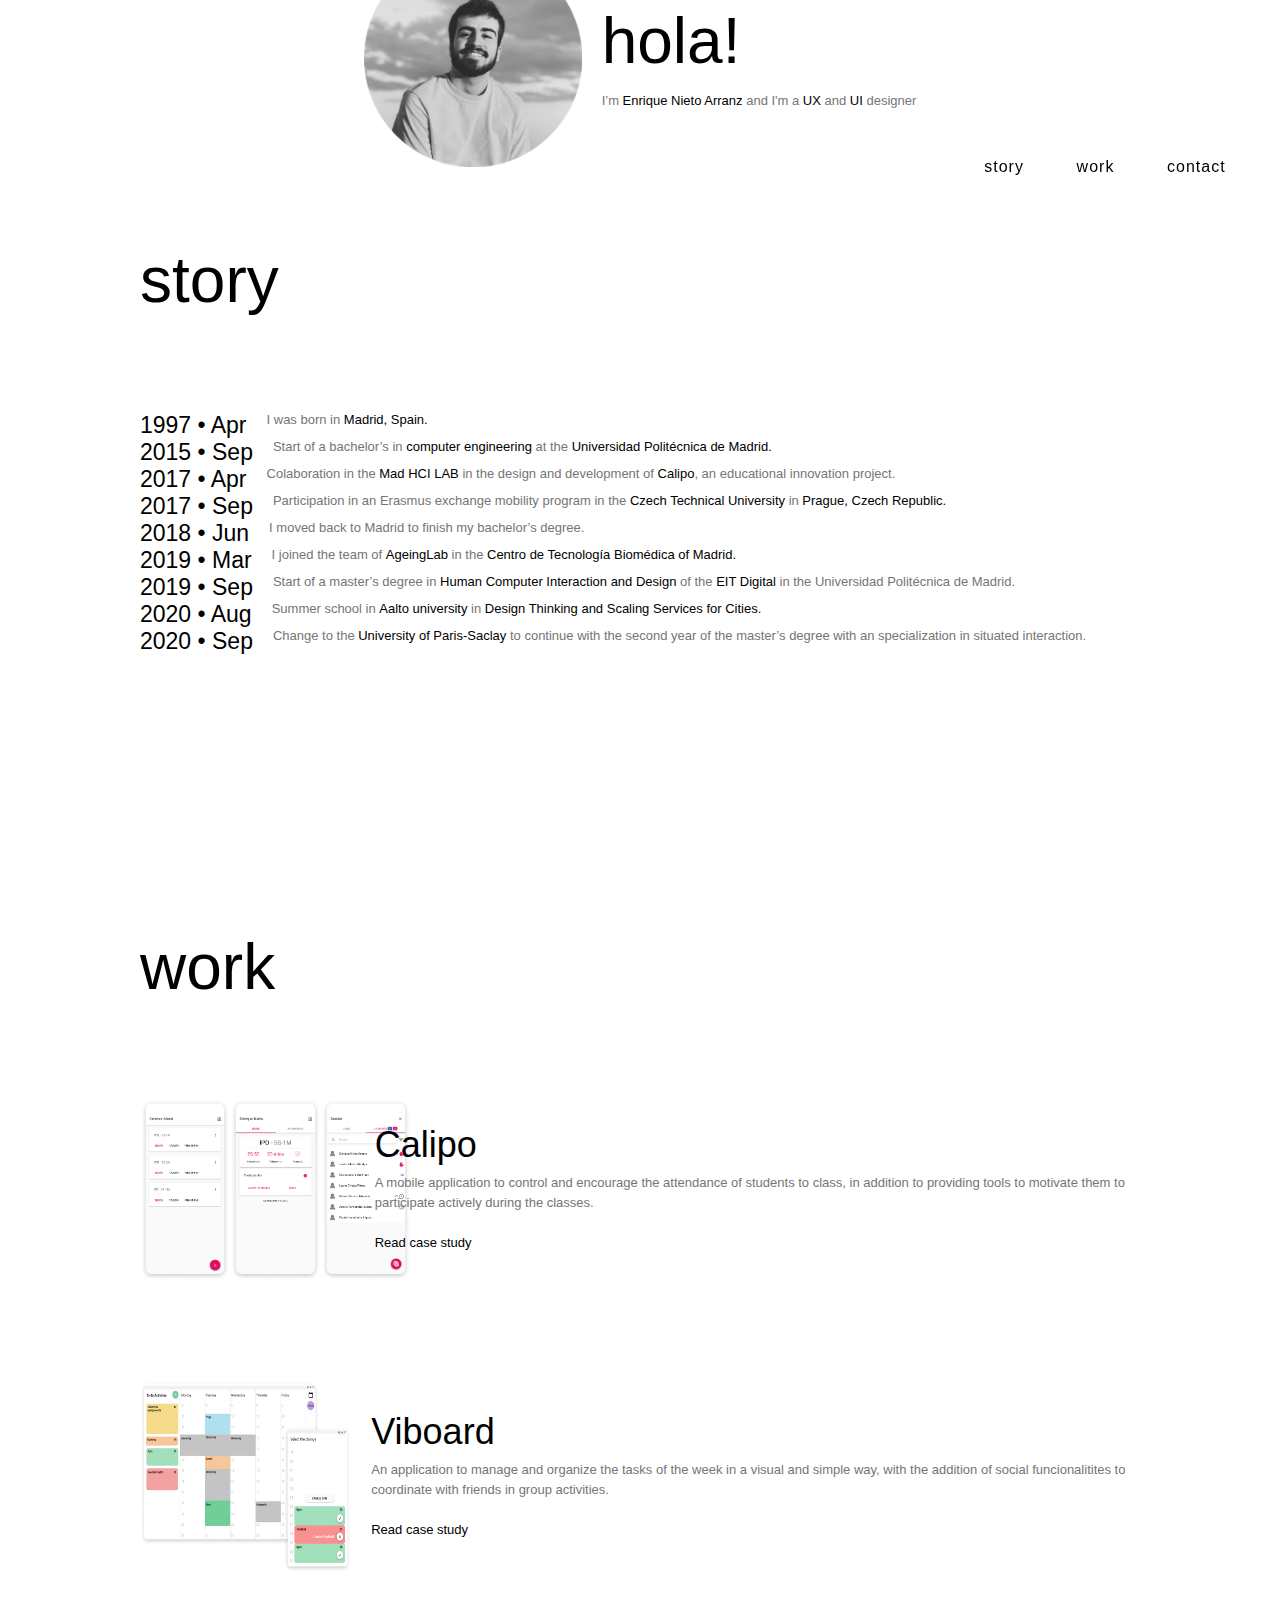
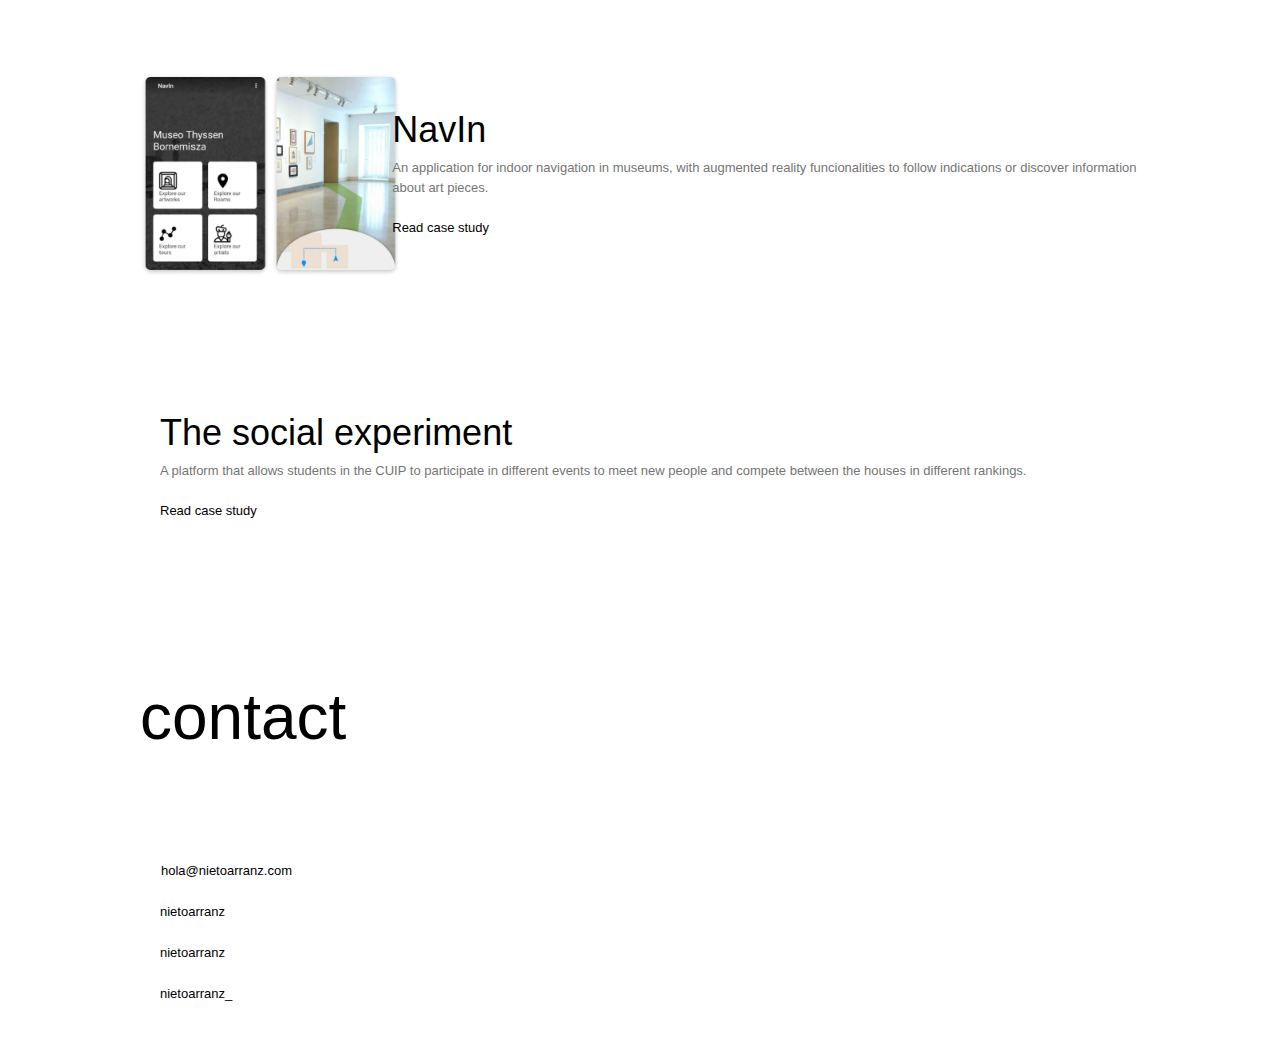
==== commit 06d40e60: "meta updated" ====
--- a/index.html
+++ b/index.html
@@ -1,9 +1,18 @@
 <!DOCTYPE html><!--  This site was created in Webflow. http://www.webflow.com  -->
-<!--  Last Published: Thu Nov 26 2020 16:45:51 GMT+0000 (Coordinated Universal Time)  -->
+<!--  Last Published: Wed Jan 13 2021 15:51:18 GMT+0000 (Coordinated Universal Time)  -->
 <html data-wf-page="5fb252a5edd5310efe8963c6" data-wf-site="5fb252a5edd531df2e8963c5">
 <head>
   <meta charset="utf-8">
-  <title>NietoArranz</title>
+  <title>nietoArranz</title>
+  <meta content="I&#x27;m Enrique Nieto Arranz, an UX and UI designer" name="description">
+  <meta content="nietoArranz" property="og:title">
+  <meta content="I&#x27;m Enrique Nieto Arranz, an UX and UI designer" property="og:description">
+  <meta content="https://nietoarranz.com/images/me-round.png" property="og:image">
+  <meta content="nietoArranz" property="twitter:title">
+  <meta content="I&#x27;m Enrique Nieto Arranz, an UX and UI designer" property="twitter:description">
+  <meta content="https://nietoarranz.com/images/me-round.png" property="twitter:image">
+  <meta property="og:type" content="website">
+  <meta content="summary_large_image" name="twitter:card">
   <meta content="width=device-width, initial-scale=1" name="viewport">
   <meta content="Webflow" name="generator">
   <link href="css/normalize.css" rel="stylesheet" type="text/css">
@@ -24,7 +33,7 @@
       </div>
       <div class="column-center w-col w-col-6 w-col-stack">
         <div class="div-block">
-          <div id="cover" class="div-cover"><img src="images/me-round.png" loading="lazy" height="218" sizes="(max-width: 479px) 100vw, 218px" srcset="images/me-round.png 500w, images/me-round.png 800w, images/me-round.png 1080w, images/me-round.png 1457w" alt="" class="img-profile">
+          <div id="cover" class="div-cover"><img src="images/me-round.png" loading="lazy" height="218" sizes="(max-width: 479px) 100vw, 218px" srcset="images/me-round-p-500.png 500w, images/me-round-p-800.png 800w, images/me-round-p-1080.png 1080w, images/me-round.png 1457w" alt="" class="img-profile">
             <div class="div-text">
               <div class="txt-hola home">hola!</div>
               <div class="txt-subheading">I’m <a href="documents/Enrique-Nieto-Arranz---Curriculum-Vitae.pdf" target="_blank"><span class="hover-line">Enrique Nieto Arranz</span></a> and I&#x27;m a <a href="https://www.nngroup.com/articles/definition-user-experience/" target="_blank" class="hover-line"><span class="text-span-2">UX</span></a> and <a href="https://en.wikipedia.org/wiki/User_interface" target="_blank"><span class="hover-line">UI</span></a> designer</div>
@@ -112,7 +121,7 @@
                   <div class="txt-work-title">Calipo</div>
                   <div class="txt-work-text">A mobile application to control and encourage the attendance of students to class, in addition to providing tools to motivate them to participate actively during the classes.</div>
                   <div class="txt-work-text link">
-                    <a href="calipo.html" class="hover-line">Read case study</a>
+                    <a href="calipo.html" class="hover-line casemobile">Read case study</a>
                   </div>
                 </div>
               </div>
@@ -122,7 +131,7 @@
                   <div class="txt-work-title">Viboard</div>
                   <div class="txt-work-text">An application to manage and organize the tasks of the week in a visual and simple way, with the addition of social funcionalitites to coordinate with friends in group activities.</div>
                   <div class="txt-work-text link">
-                    <a href="viboard.html" class="hover-line">Read case study</a>
+                    <a href="viboard.html" class="hover-line casemobile">Read case study</a>
                   </div>
                 </div>
               </div>
@@ -132,7 +141,7 @@
                   <div class="txt-work-title">NavIn</div>
                   <div class="txt-work-text">An application for indoor navigation in museums, with augmented reality funcionalities to follow indications or discover information about art pieces.</div>
                   <div class="txt-work-text link">
-                    <a href="navin.html" class="hover-line">Read case study</a>
+                    <a href="navin.html" class="hover-line casemobile">Read case study</a>
                   </div>
                 </div>
               </div>
@@ -142,7 +151,7 @@
                   <div class="txt-work-title">The social experiment</div>
                   <div class="txt-work-text">A platform that allows students in the CUIP to participate in different events to meet new people and compete between the houses in different rankings.</div>
                   <div class="txt-work-text link">
-                    <a href="the-social-experiment.html" class="hover-line">Read case study</a>
+                    <a href="the-social-experiment.html" class="hover-line casemobile">Read case study</a>
                   </div>
                 </div>
               </div>
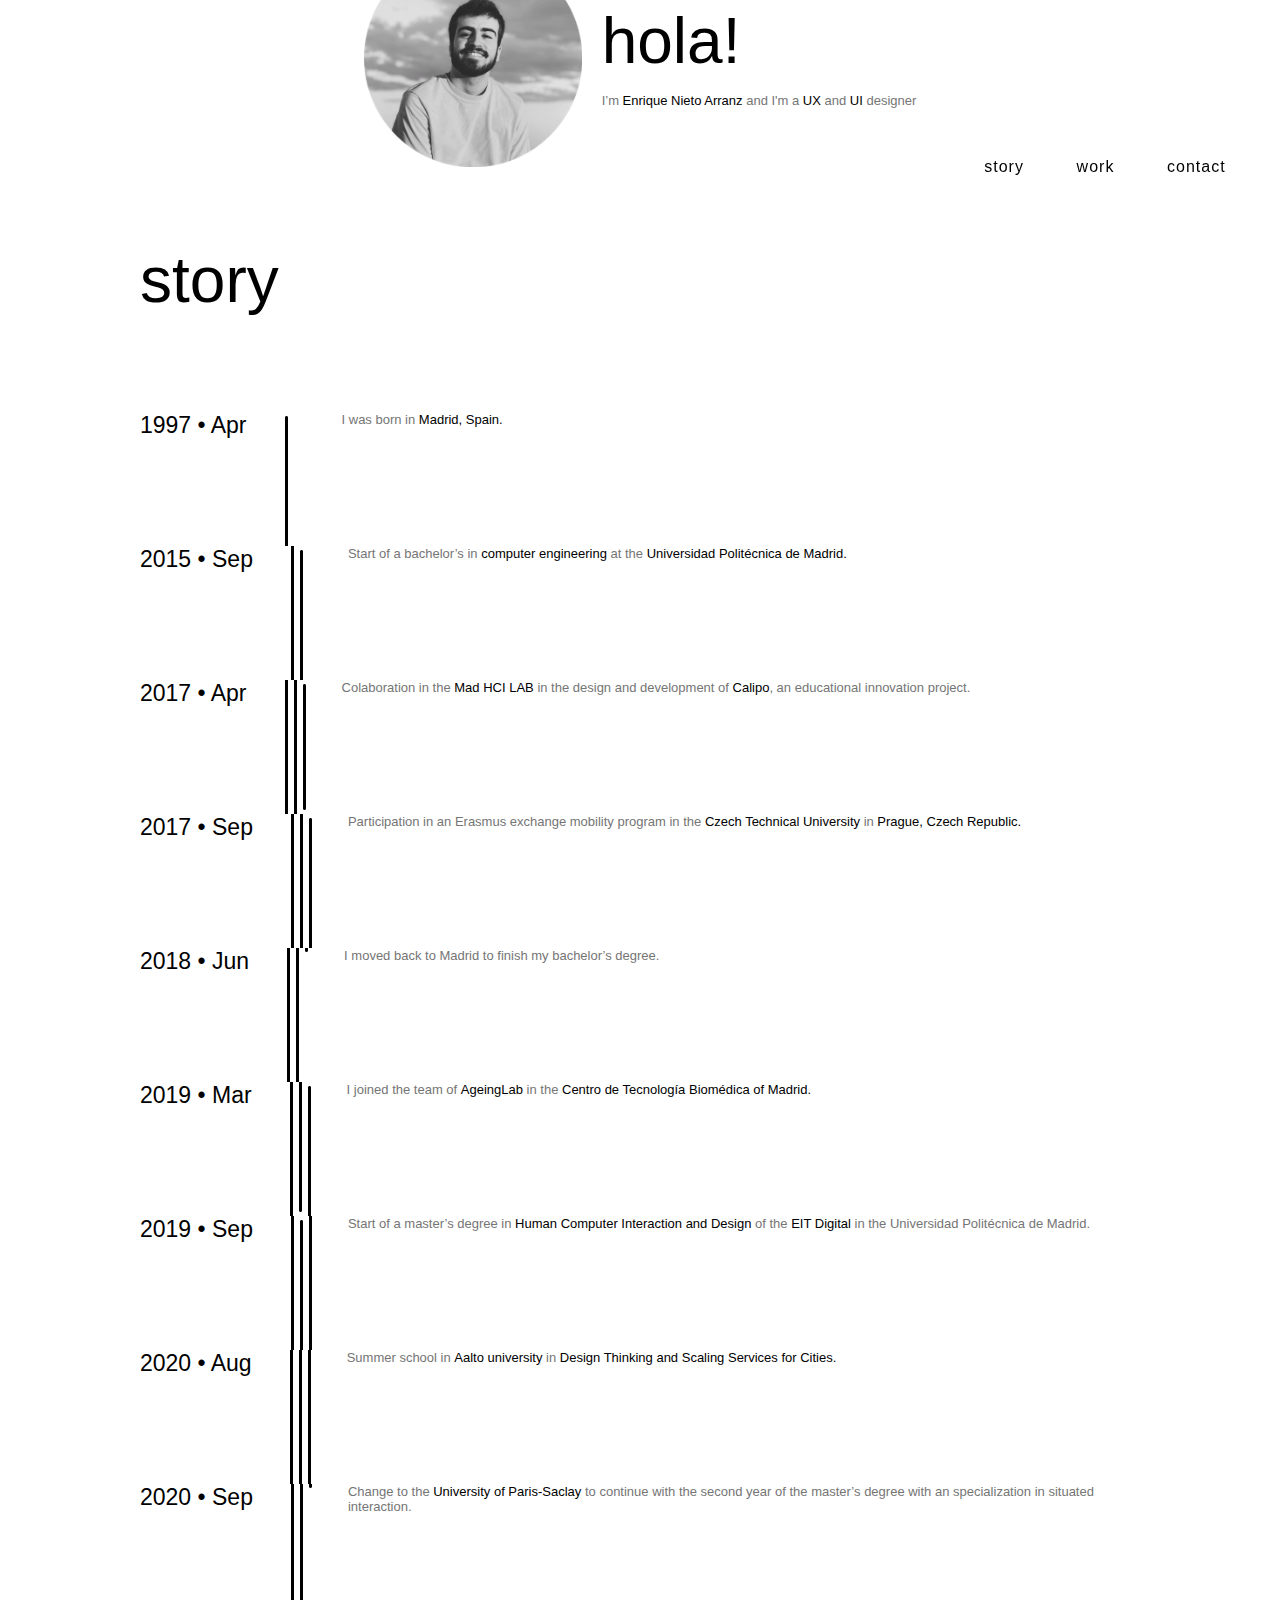
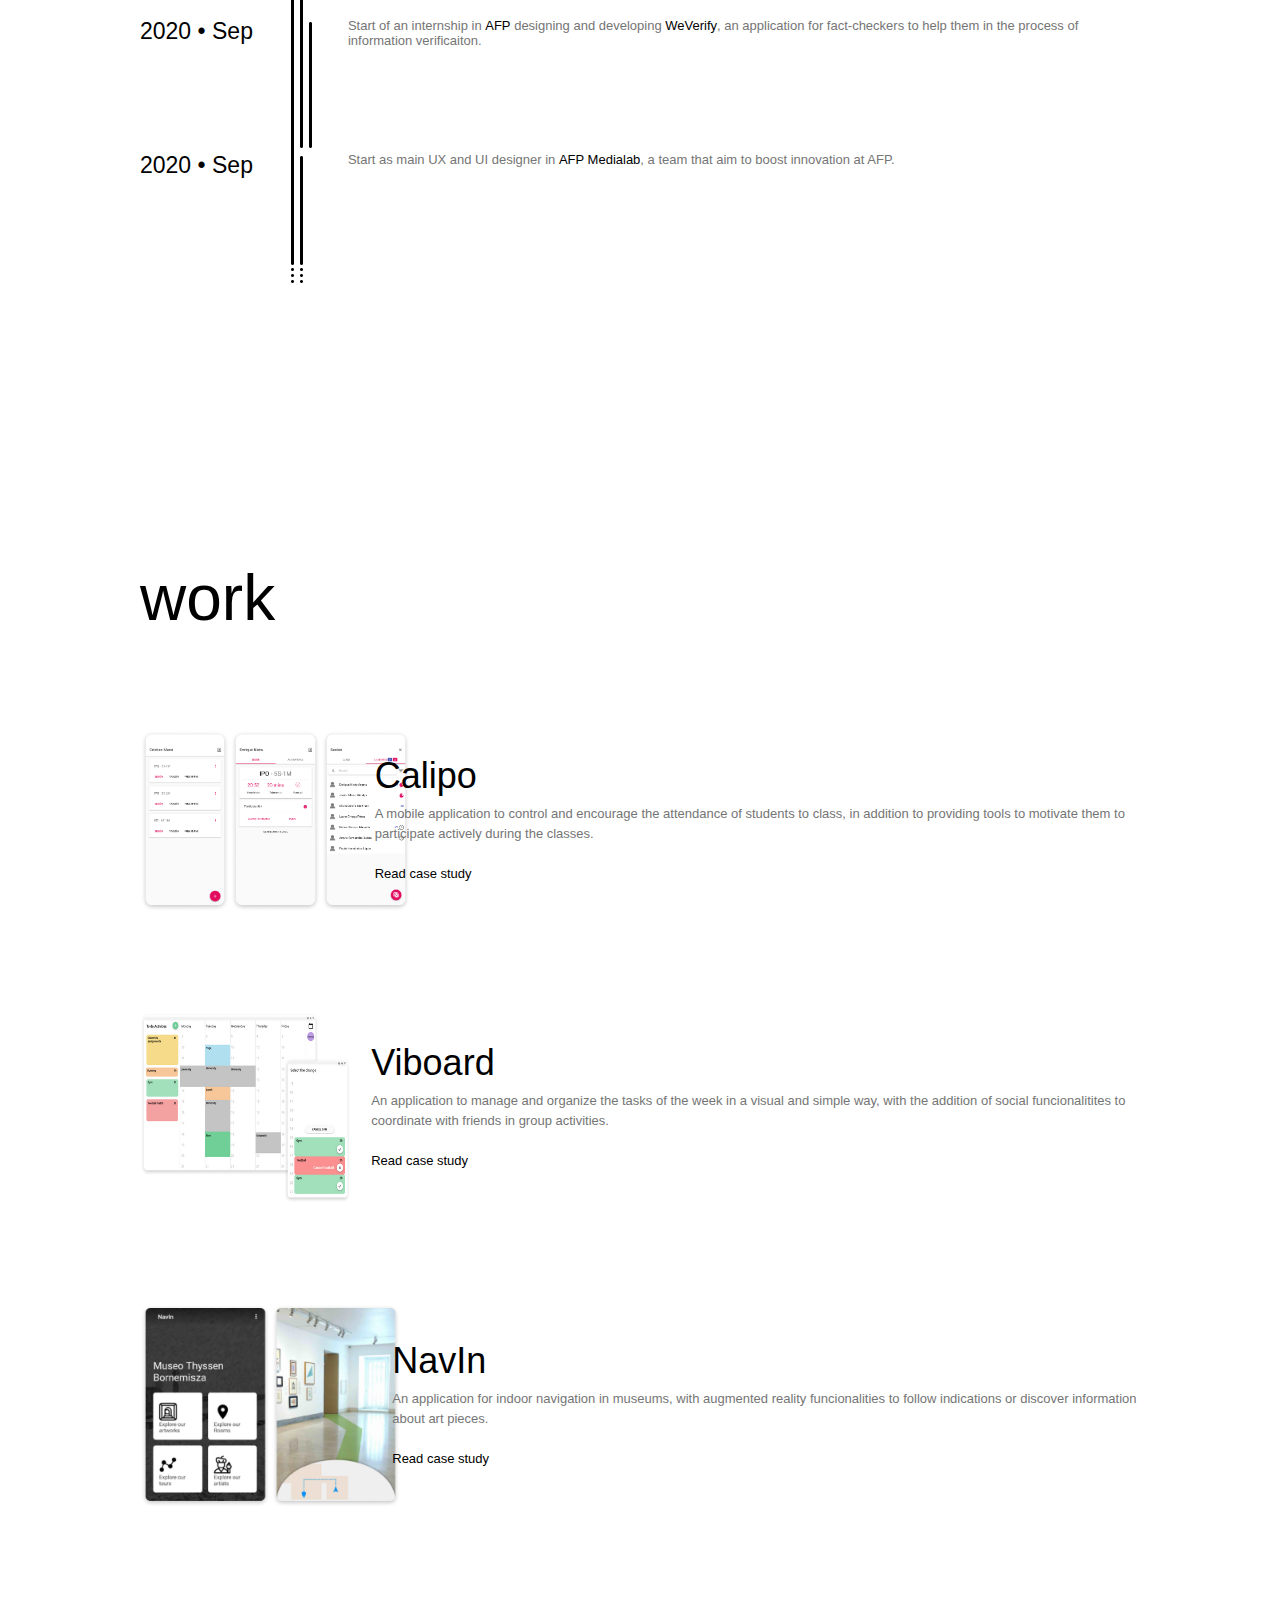
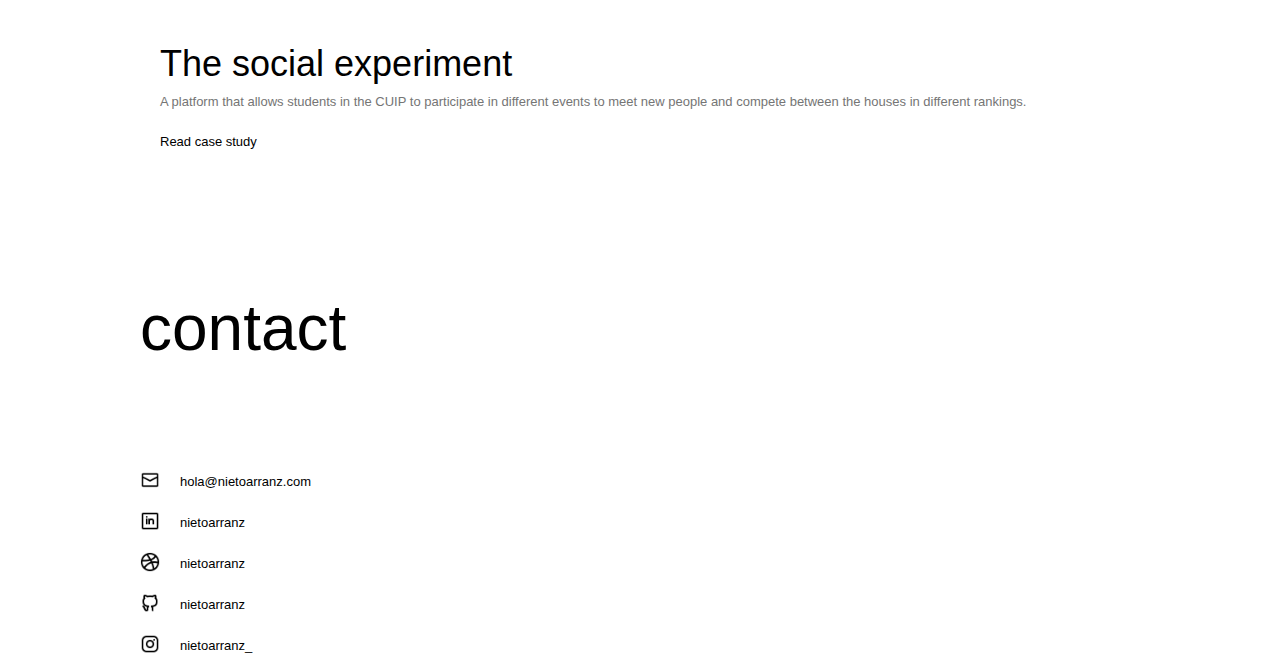
==== commit 044cddd3: "Added elements in timeline and analytics" ====
--- a/index.html
+++ b/index.html
@@ -36,7 +36,7 @@
           <div id="cover" class="div-cover"><img src="images/me-round.png" loading="lazy" height="218" sizes="(max-width: 479px) 100vw, 218px" srcset="images/me-round-p-500.png 500w, images/me-round-p-800.png 800w, images/me-round-p-1080.png 1080w, images/me-round.png 1457w" alt="" class="img-profile">
             <div class="div-text">
               <div class="txt-hola home">hola!</div>
-              <div class="txt-subheading">I’m <a href="documents/Enrique-Nieto-Arranz---Curriculum-Vitae.pdf" target="_blank"><span class="hover-line">Enrique Nieto Arranz</span></a> and I&#x27;m a <a href="https://www.nngroup.com/articles/definition-user-experience/" target="_blank" class="hover-line"><span class="text-span-2">UX</span></a> and <a href="https://en.wikipedia.org/wiki/User_interface" target="_blank"><span class="hover-line">UI</span></a> designer</div>
+              <div class="txt-subheading">I’m <a href="documents/Enrique Nieto Arranz - Resume 2021.pdf" target="_blank"><span class="hover-line">Enrique Nieto Arranz</span></a> and I&#x27;m a <a href="https://www.nngroup.com/articles/definition-user-experience/" target="_blank" class="hover-line"><span class="text-span-2">UX</span></a> and <a href="https://en.wikipedia.org/wiki/User_interface" target="_blank"><span class="hover-line">UI</span></a> designer</div>
             </div>
           </div>
           <div id="story" class="div-section">
@@ -62,7 +62,7 @@
                 <div class="txt-tm des">2017 • Apr</div><img src="images/timeline3.png" loading="lazy" alt="" class="image-5">
                 <div class="div-row-txt">
                   <div class="txt-tm mb">2017 • Apr</div>
-                  <div class="txt-tm-right">Colaboration in the <a href="http://madhcilab.es/" target="_blank" class="hover-line"><span class="text-span-8">Mad HCI LAB</span></a> in the design and development of <a href="#" target="_blank" class="hover-line"><span class="text-span-9">Calipo</span></a>, an educational innovation project.</div>
+                  <div class="txt-tm-right">Colaboration in the <a href="http://madhcilab.es/" target="_blank" class="hover-line"><span class="text-span-8">Mad HCI LAB</span></a> in the design and development of <a href="calipo.html" target="_blank" class="hover-line"><span class="text-span-9">Calipo</span></a>, an educational innovation project.</div>
                 </div>
               </div>
               <div class="div-row">
@@ -108,6 +108,22 @@
                 <div class="div-row-txt">
                   <div class="txt-tm mb">2020 • Sep</div>
                   <div class="txt-tm-right">Change to the <a href="https://www.universite-paris-saclay.fr/en" target="_blank" class="hover-line"><span class="text-span-18">University of Paris-Saclay</span></a> to continue with the second year of the master’s degree with an specialization in situated interaction.</div>
+                </div>
+              </div>
+              <div class="div-row">
+                <div class="txt-tm des">2020 • Sep</div><img src="images/timeline10.png" loading="lazy" alt="" class="image-5">
+                <div class="div-row-txt">
+                  <div class="txt-tm mb">2020 • Sep</div>
+                  <div class="txt-tm-right">
+                      Start of an internship in <a href="https://www.afp.com" target="_blank" class="hover-line"><span class="text-span-17">AFP</span></a> designing and developing <a href="https://chrome.google.com/webstore/detail/fake-news-debunker-by-inv/mhccpoafgdgbhnjfhkcmgknndkeenfhe?hl=en" target="_blank" class="hover-line"><span class="text-span-17"></span>WeVerify</span></a>, an application for fact-checkers to help them in the process of information verificaiton.</div>
+                </div>
+              </div>
+              <div class="div-row">
+                <div class="txt-tm des">2020 • Sep</div><img src="images/timeline11.png" loading="lazy" alt="" class="image-5">
+                <div class="div-row-txt">
+                  <div class="txt-tm mb">2020 • Sep</div>
+                  <div class="txt-tm-right">
+                      Start as main UX and UI designer in <a href="https://www.afp.com/en/agency/medialab" target="_blank" class="hover-line"><span class="text-span-17"></span>AFP Medialab</span></a>, a team that aim to boost innovation at AFP.</div>
                 </div>
               </div>
             </div>
@@ -168,24 +184,29 @@
           <div id="contact" class="div-section div-contact">
             <div class="txt-title-section">contact</div>
             <div class="div-contact">
-              <div class="div-account"><img src="images/mail.png" loading="lazy" height="20" alt="" class="image-4">
-                <div class="text-block-8">
-                  <a href="mailto:hola@nietoarranz.com" class="link-2 hover-line">hola@nietoarranz.com</a>
-                </div>
-              </div>
-              <div class="div-account"><img src="images/linkedin.png" loading="lazy" height="20" alt="">
-                <div class="text-block-8">
-                  <a href="https://www.linkedin.com/in/nietoarranz/" class="link-3 hover-line">nietoarranz</a>
+              <div class="div-account"><img src="images/mail.png" loading="lazy" height="20" alt="mail">
+                <div class="text-block-8">
+                  <a href="mailto:hola@nietoarranz.com" target="_blank" class="link-2 hover-line">hola@nietoarranz.com</a>
+                </div>
+              </div>
+              <div class="div-account"><img src="images/linkedin.png" loading="lazy" height="20" alt="linkedin">
+                <div class="text-block-8">
+                  <a href="https://www.linkedin.com/in/nietoarranz/" target="_blank" class="link-3 hover-line">nietoarranz</a>
+                </div>
+              </div>
+              <div class="div-account"><img src="images/dribbble.png" loading="lazy" height="20" alt="dribbble">
+                <div class="text-block-8">
+                  <a href="https://dribbble.com/nietoarranz" target="_blank" class="link-3 hover-line">nietoarranz</a>
                 </div>
               </div>
               <div class="div-account"><img src="images/github.png" loading="lazy" height="20" alt="">
                 <div class="text-block-8">
-                  <a href="https://github.com/nietoarranz/" class="link-4 hover-line">nietoarranz</a>
+                  <a href="https://github.com/nietoarranz/" target="_blank" class="link-4 hover-line">nietoarranz</a>
                 </div>
               </div>
               <div class="div-account"><img src="images/instagram.png" loading="lazy" height="20" alt="">
                 <div class="text-block-8">
-                  <a href="https://www.instagram.com/nietoarranz_/" class="link-5 hover-line">nietoarranz_</a>
+                  <a href="https://www.instagram.com/nietoarranz_/" target="_blank" class="link-5 hover-line">nietoarranz_</a>
                 </div>
               </div>
             </div>
@@ -278,6 +299,16 @@
   </div>
   <script src="https://d3e54v103j8qbb.cloudfront.net/js/jquery-3.5.1.min.dc5e7f18c8.js?site=5fb252a5edd531df2e8963c5" type="text/javascript" integrity="sha256-9/aliU8dGd2tb6OSsuzixeV4y/faTqgFtohetphbbj0=" crossorigin="anonymous"></script>
   <script src="js/webflow.js" type="text/javascript"></script>
+  <script async src="https://www.googletagmanager.com/gtag/js?id=VOTRE_IDENTIFIANT_GA"></script>
+  <script>
+    window.dataLayer = window.dataLayer || [];
+    function gtag() { dataLayer.push(arguments); }
+    gtag('js', new Date());
+    gtag('config', 'G-6741T1G5T5', {
+      client_storage: 'none',
+      anonymize_ip: true
+    });
+  </script>
   <!-- [if lte IE 9]><script src="https://cdnjs.cloudflare.com/ajax/libs/placeholders/3.0.2/placeholders.min.js"></script><![endif] -->
 </body>
-</html>+</html>
--- a/css/nietoarranz.webflow.css
+++ b/css/nietoarranz.webflow.css
@@ -491,6 +491,8 @@
   margin-left: 10px;
   -webkit-transform-style: preserve-3d;
   transform-style: preserve-3d;
+  width: 75px;
+  height: 134px;
 }
 
 .text-span-6 {
@@ -1653,6 +1655,10 @@
     margin-bottom: 20px;
   }
 
+  .hover-line.casemobile {
+    margin-bottom: 100px;
+  }
+
   .screen-alone {
     padding-right: 0px;
     padding-left: 0px;
